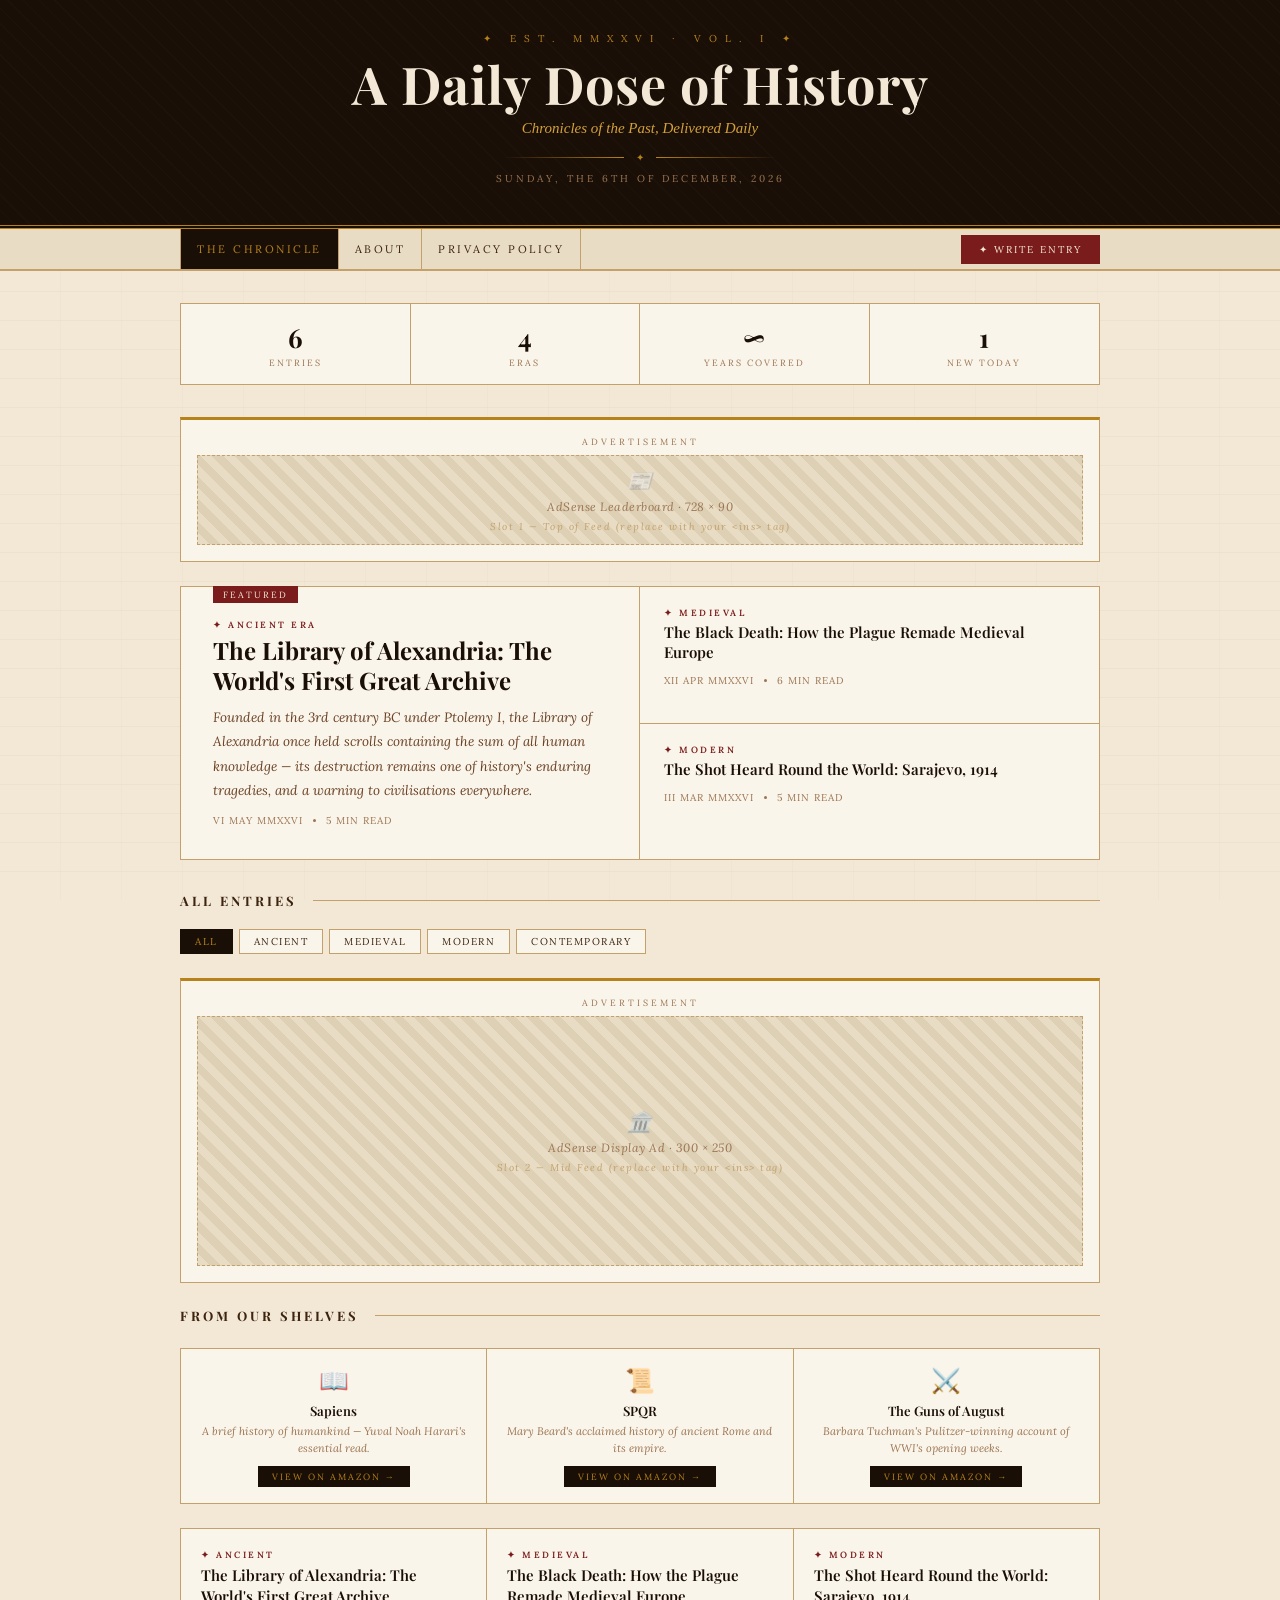
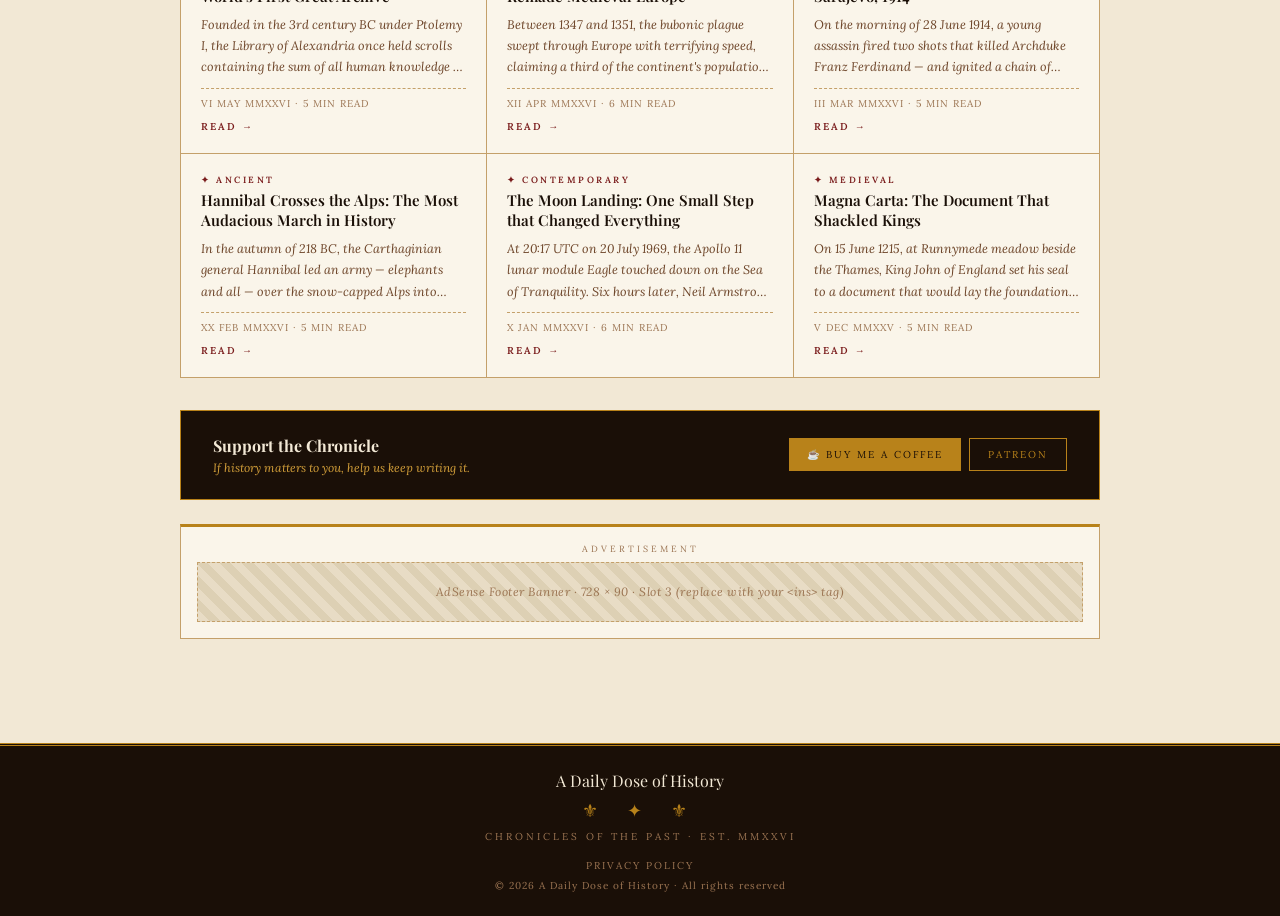
==== index.html @ f7c04f2e "Add files via upload" ====
<!DOCTYPE html>
<html lang="en">
<head>
<meta charset="UTF-8">
<meta name="viewport" content="width=device-width, initial-scale=1.0">
<title>A Daily Dose of History</title>

  <!-- ================================================
    GOOGLE ADSENSE SETUP INSTRUCTIONS
    ================================================
    1. Go to https://adsense.google.com and create an account
    2. Add your website URL and wait for approval (1-2 weeks)
    3. Replace YOUR_PUBLISHER_ID below with your real ID
       (looks like: ca-pub-1234567890123456)
    4. Replace each YOUR_AD_SLOT_ID with your actual slot IDs
       generated inside your AdSense dashboard
    ================================================ -->

  <!-- Google AdSense -->
  <script async src="https://pagead2.googlesyndication.com/pagead/js/adsbygoogle.js?client=ca-pub-6777857056104326"
     crossorigin="anonymous"></script>
<link rel="preconnect" href="https://fonts.googleapis.com">
<link href="https://fonts.googleapis.com/css2?family=Playfair+Display:ital,wght@0,400;0,600;0,700;1,400;1,600&family=IM+Fell+English:ital@0;1&family=Lora:ital,wght@0,400;0,500;1,400&display=swap" rel="stylesheet">
<style>
  *, *::before, *::after { box-sizing: border-box; margin: 0; padding: 0; }

  :root {
    --parchment:    #f2e8d5;
    --parchment-2:  #e8dcc5;
    --parchment-3:  #ddd0b4;
    --ink:          #1a0f07;
    --ink-mid:      #3d2410;
    --ink-light:    #6b4226;
    --sepia:        #9b7452;
    --gold:         #b8821a;
    --gold-light:   #d4a03a;
    --red:          #7a1c1c;
    --cream:        #faf5ea;
    --border:       #c4a06a;
  }

  html { scroll-behavior: smooth; }

  body {
    font-family: 'Lora', Georgia, serif;
    background: var(--parchment);
    color: var(--ink);
    min-height: 100vh;
    position: relative;
  }

  /* Texture overlay */
  body::before {
    content: '';
    position: fixed;
    inset: 0;
    background-image:
      repeating-linear-gradient(0deg, transparent, transparent 28px, rgba(139,100,60,0.04) 28px, rgba(139,100,60,0.04) 29px),
      repeating-linear-gradient(90deg, transparent, transparent 60px, rgba(139,100,60,0.025) 60px, rgba(139,100,60,0.025) 61px);
    pointer-events: none;
    z-index: 0;
  }

  .wrap { position: relative; z-index: 1; max-width: 960px; margin: 0 auto; padding: 0 20px; }

  /* ── MASTHEAD ── */
  .masthead {
    background: var(--ink);
    border-bottom: 4px double var(--gold);
    text-align: center;
    padding: 0;
    position: relative;
    overflow: hidden;
  }

  .masthead::after {
    content: '';
    position: absolute;
    inset: 0;
    background: repeating-linear-gradient(45deg, transparent, transparent 10px, rgba(255,255,255,0.015) 10px, rgba(255,255,255,0.015) 11px);
    pointer-events: none;
  }

  .masthead-inner {
    padding: 2rem 1rem 1.5rem;
    position: relative;
    z-index: 1;
  }

  .masthead-kicker {
    font-family: 'Lora', serif;
    font-size: 10px;
    letter-spacing: 8px;
    text-transform: uppercase;
    color: var(--gold);
    margin-bottom: 10px;
  }

  .masthead-title {
    font-family: 'Playfair Display', serif;
    font-size: clamp(28px, 6vw, 52px);
    font-weight: 700;
    color: var(--parchment);
    line-height: 1.1;
    letter-spacing: 1px;
  }

  .masthead-sub {
    font-family: 'IM Fell English', serif;
    font-style: italic;
    font-size: 15px;
    color: var(--gold-light);
    margin-top: 8px;
  }

  .masthead-rule {
    display: flex;
    align-items: center;
    justify-content: center;
    gap: 12px;
    margin: 14px 0 8px;
    color: var(--gold);
    font-size: 10px;
  }

  .masthead-rule::before, .masthead-rule::after {
    content: '';
    flex: 1;
    max-width: 120px;
    height: 1px;
    background: linear-gradient(to right, transparent, var(--gold));
  }
  .masthead-rule::after { background: linear-gradient(to left, transparent, var(--gold)); }

  .dateline {
    font-size: 10px;
    letter-spacing: 3px;
    text-transform: uppercase;
    color: var(--sepia);
    padding-bottom: 1rem;
  }

  /* ── NAV ── */
  .nav {
    background: var(--parchment-2);
    border-bottom: 2px solid var(--border);
    position: sticky;
    top: 0;
    z-index: 100;
  }

  .nav-inner {
    display: flex;
    align-items: center;
    justify-content: space-between;
    max-width: 960px;
    margin: 0 auto;
    padding: 0 20px;
  }

  .nav-links { display: flex; }

  .nav-link {
    font-family: 'Lora', serif;
    font-size: 11px;
    letter-spacing: 2.5px;
    text-transform: uppercase;
    color: var(--ink-mid);
    text-decoration: none;
    padding: 13px 16px;
    border-right: 1px solid var(--border);
    transition: background 0.2s, color 0.2s;
    cursor: pointer;
    background: none;
    border-top: none;
    border-bottom: none;
    border-left: none;
    font-family: 'Lora', serif;
  }

  .nav-link:first-child { border-left: 1px solid var(--border); }
  .nav-link:hover, .nav-link.active { background: var(--ink); color: var(--gold); }

  .nav-write {
    font-family: 'Lora', serif;
    font-size: 10px;
    letter-spacing: 2px;
    text-transform: uppercase;
    background: var(--red);
    color: var(--parchment);
    border: none;
    padding: 8px 18px;
    cursor: pointer;
    transition: background 0.2s;
  }

  .nav-write:hover { background: #5c1515; }

  /* ── VIEWS ── */
  .view { display: none; animation: fadeIn 0.3s ease; }
  .view.active { display: block; }
  @keyframes fadeIn { from { opacity: 0; transform: translateY(6px); } to { opacity: 1; transform: translateY(0); } }

  /* ── FEED ── */
  .feed { padding: 2rem 0; }

  .featured {
    display: grid;
    grid-template-columns: 1fr 1fr;
    gap: 0;
    margin-bottom: 2rem;
    border: 1px solid var(--border);
    background: var(--cream);
  }

  .featured-main {
    padding: 2rem;
    border-right: 1px solid var(--border);
    position: relative;
  }

  .featured-main::before {
    content: 'Featured';
    position: absolute;
    top: -1px;
    left: 2rem;
    background: var(--red);
    color: var(--parchment);
    font-size: 9px;
    letter-spacing: 2px;
    text-transform: uppercase;
    padding: 3px 10px;
  }

  .featured-aside { display: flex; flex-direction: column; }

  .featured-side-item {
    padding: 1.25rem 1.5rem;
    border-bottom: 1px solid var(--border);
    cursor: pointer;
    transition: background 0.15s;
    flex: 1;
  }

  .featured-side-item:last-child { border-bottom: none; }
  .featured-side-item:hover { background: var(--parchment-2); }

  .era-badge {
    font-size: 9px;
    letter-spacing: 2.5px;
    text-transform: uppercase;
    color: var(--red);
    font-weight: 600;
    margin-bottom: 5px;
  }

  .post-title-main {
    font-family: 'Playfair Display', serif;
    font-size: 24px;
    font-weight: 700;
    color: var(--ink);
    line-height: 1.25;
    margin-bottom: 10px;
    cursor: pointer;
    transition: color 0.15s;
  }

  .post-title-main:hover { color: var(--red); }

  .post-title-sm {
    font-family: 'Playfair Display', serif;
    font-size: 15px;
    font-weight: 600;
    color: var(--ink);
    line-height: 1.3;
    margin-bottom: 5px;
    cursor: pointer;
    transition: color 0.15s;
  }

  .post-title-sm:hover { color: var(--red); }

  .post-excerpt {
    font-size: 13.5px;
    color: var(--ink-light);
    line-height: 1.8;
    font-style: italic;
  }

  .post-meta {
    display: flex;
    align-items: center;
    gap: 10px;
    margin-top: 12px;
    font-size: 10px;
    letter-spacing: 1px;
    text-transform: uppercase;
    color: var(--sepia);
  }

  .post-meta-dot { width: 3px; height: 3px; background: var(--sepia); border-radius: 50%; }

  /* Grid posts */
  .section-head {
    display: flex;
    align-items: center;
    gap: 16px;
    margin: 2rem 0 1.25rem;
  }

  .section-head-title {
    font-family: 'Playfair Display', serif;
    font-size: 13px;
    font-weight: 700;
    letter-spacing: 3px;
    text-transform: uppercase;
    color: var(--ink-mid);
    white-space: nowrap;
  }

  .section-head-line {
    flex: 1;
    height: 1px;
    background: var(--border);
  }

  .posts-grid {
    display: grid;
    grid-template-columns: repeat(3, 1fr);
    gap: 1px;
    background: var(--border);
    border: 1px solid var(--border);
    margin-bottom: 2rem;
  }

  .post-card {
    background: var(--cream);
    padding: 1.25rem;
    cursor: pointer;
    transition: background 0.15s;
  }

  .post-card:hover { background: var(--parchment-2); }

  .post-card .post-title {
    font-family: 'Playfair Display', serif;
    font-size: 15px;
    font-weight: 600;
    line-height: 1.35;
    margin-bottom: 8px;
    color: var(--ink);
    transition: color 0.15s;
  }

  .post-card:hover .post-title { color: var(--red); }

  .post-card .post-excerpt-sm {
    font-size: 12.5px;
    color: var(--ink-light);
    line-height: 1.7;
    font-style: italic;
    display: -webkit-box;
    -webkit-line-clamp: 3;
    -webkit-box-orient: vertical;
    overflow: hidden;
  }

  .read-more {
    font-size: 10px;
    letter-spacing: 2px;
    text-transform: uppercase;
    color: var(--red);
    margin-top: 10px;
    display: block;
    font-weight: 600;
  }

  /* Filter bar */
  .filter-bar {
    display: flex;
    align-items: center;
    gap: 6px;
    margin-bottom: 1rem;
    flex-wrap: wrap;
  }

  .filter-btn {
    font-family: 'Lora', serif;
    font-size: 10px;
    letter-spacing: 1.5px;
    text-transform: uppercase;
    border: 1px solid var(--border);
    background: var(--cream);
    color: var(--ink-mid);
    padding: 5px 14px;
    cursor: pointer;
    transition: all 0.15s;
  }

  .filter-btn:hover, .filter-btn.active {
    background: var(--ink);
    color: var(--gold);
    border-color: var(--ink);
  }

  /* Stats strip */
  .stats-strip {
    display: grid;
    grid-template-columns: repeat(4, 1fr);
    border: 1px solid var(--border);
    background: var(--cream);
    margin-bottom: 2rem;
  }

  .stat {
    text-align: center;
    padding: 1rem;
    border-right: 1px solid var(--border);
  }

  .stat:last-child { border-right: none; }

  .stat-n {
    font-family: 'Playfair Display', serif;
    font-size: 26px;
    font-weight: 700;
    color: var(--ink);
    display: block;
  }

  .stat-l {
    font-size: 9px;
    letter-spacing: 2px;
    text-transform: uppercase;
    color: var(--sepia);
    display: block;
    margin-top: 2px;
  }

  /* ── WRITE ── */
  .write-view { padding: 2rem 0; }

  .write-header {
    text-align: center;
    margin-bottom: 2rem;
    padding-bottom: 1.5rem;
    border-bottom: 1px solid var(--border);
    position: relative;
  }

  .write-header::after {
    content: '✦';
    position: absolute;
    bottom: -10px;
    left: 50%;
    transform: translateX(-50%);
    background: var(--parchment);
    padding: 0 10px;
    color: var(--gold);
    font-size: 14px;
  }

  .write-header h1 {
    font-family: 'Playfair Display', serif;
    font-size: 28px;
    font-weight: 700;
    color: var(--ink);
  }

  .write-header p {
    font-style: italic;
    color: var(--sepia);
    font-size: 13px;
    margin-top: 6px;
  }

  .write-form {
    background: var(--cream);
    border: 1px solid var(--border);
    padding: 2rem;
  }

  .form-row { margin-bottom: 1.5rem; }

  .form-label {
    display: block;
    font-size: 10px;
    letter-spacing: 2.5px;
    text-transform: uppercase;
    color: var(--sepia);
    font-weight: 600;
    margin-bottom: 8px;
  }

  .form-input, .form-select, .form-textarea {
    width: 100%;
    font-family: 'Lora', serif;
    font-size: 14px;
    color: var(--ink);
    background: var(--parchment);
    border: 1px solid var(--border);
    padding: 10px 14px;
    outline: none;
    border-radius: 0;
    transition: border-color 0.2s;
  }

  .form-input:focus, .form-select:focus, .form-textarea:focus {
    border-color: var(--ink);
    box-shadow: 0 0 0 3px rgba(26,15,7,0.06);
  }

  .form-textarea { min-height: 200px; resize: vertical; line-height: 1.8; }

  .form-row-2 { display: grid; grid-template-columns: 1fr 1fr; gap: 1rem; }

  .publish-btn {
    font-family: 'Lora', serif;
    font-size: 11px;
    letter-spacing: 3px;
    text-transform: uppercase;
    background: var(--ink);
    color: var(--gold);
    border: none;
    padding: 14px 36px;
    cursor: pointer;
    transition: background 0.2s;
    margin-top: 0.5rem;
  }

  .publish-btn:hover { background: var(--ink-mid); }

  .success-banner {
    background: var(--ink);
    color: var(--gold);
    font-family: 'IM Fell English', serif;
    font-style: italic;
    font-size: 14px;
    text-align: center;
    padding: 12px;
    margin-top: 1rem;
    display: none;
    letter-spacing: 0.5px;
  }

  /* ── ABOUT ── */
  .about-view { padding: 3rem 0; max-width: 680px; margin: 0 auto; }

  .about-drop { 
    font-family: 'Playfair Display', serif;
    font-size: 72px;
    color: var(--gold);
    float: left;
    line-height: 0.85;
    margin: 4px 12px 0 0;
  }

  .about-lead {
    font-family: 'IM Fell English', serif;
    font-size: 18px;
    line-height: 1.7;
    color: var(--ink);
    margin-bottom: 1.5rem;
  }

  .about-body {
    font-size: 14px;
    line-height: 1.9;
    color: var(--ink-light);
    margin-bottom: 1.5rem;
  }

  .about-quote {
    border-left: 3px solid var(--gold);
    padding: 1rem 1.5rem;
    margin: 2rem 0;
    background: var(--cream);
    font-family: 'IM Fell English', serif;
    font-style: italic;
    font-size: 16px;
    color: var(--ink-mid);
    line-height: 1.7;
  }

  .about-quote cite {
    display: block;
    font-size: 11px;
    letter-spacing: 2px;
    text-transform: uppercase;
    font-style: normal;
    color: var(--sepia);
    margin-top: 8px;
    font-family: 'Lora', serif;
  }

  .eras-grid {
    display: grid;
    grid-template-columns: repeat(2, 1fr);
    gap: 1rem;
    margin-top: 2rem;
  }

  .era-card {
    background: var(--cream);
    border: 1px solid var(--border);
    border-top: 3px solid var(--red);
    padding: 1.25rem;
  }

  .era-card h3 {
    font-family: 'Playfair Display', serif;
    font-size: 16px;
    font-weight: 700;
    color: var(--ink);
    margin-bottom: 6px;
  }

  .era-card p {
    font-size: 12.5px;
    color: var(--ink-light);
    line-height: 1.7;
    font-style: italic;
  }

  /* ── FOOTER ── */
  footer {
    background: var(--ink);
    border-top: 3px double var(--gold);
    padding: 1.5rem 20px;
    text-align: center;
    margin-top: 3rem;
  }

  footer .footer-title {
    font-family: 'Playfair Display', serif;
    font-size: 16px;
    color: var(--parchment);
    margin-bottom: 6px;
  }

  footer .footer-sub {
    font-size: 10px;
    letter-spacing: 3px;
    text-transform: uppercase;
    color: var(--sepia);
  }

  .ornament {
    color: var(--gold);
    font-size: 18px;
    margin: 8px 0;
    display: block;
    letter-spacing: 12px;
  }

  /* ── SINGLE POST VIEW ── */
  .post-view { padding: 2rem 0; }

  .post-view-inner { max-width: 680px; margin: 0 auto; }

  .back-btn {
    font-size: 10px;
    letter-spacing: 2px;
    text-transform: uppercase;
    color: var(--sepia);
    cursor: pointer;
    border: none;
    background: none;
    font-family: 'Lora', serif;
    padding: 0;
    margin-bottom: 1.5rem;
    display: inline-block;
    transition: color 0.15s;
  }

  .back-btn:hover { color: var(--ink); }

  .post-view-era {
    font-size: 10px;
    letter-spacing: 3px;
    text-transform: uppercase;
    color: var(--red);
    font-weight: 600;
    margin-bottom: 10px;
  }

  .post-view-title {
    font-family: 'Playfair Display', serif;
    font-size: 34px;
    font-weight: 700;
    color: var(--ink);
    line-height: 1.2;
    margin-bottom: 12px;
  }

  .post-view-meta {
    font-size: 11px;
    letter-spacing: 1.5px;
    text-transform: uppercase;
    color: var(--sepia);
    border-top: 1px solid var(--border);
    border-bottom: 1px solid var(--border);
    padding: 10px 0;
    margin-bottom: 2rem;
  }

  .post-view-body {
    font-size: 15.5px;
    line-height: 1.9;
    color: var(--ink-mid);
  }

  .post-view-body::first-letter {
    font-family: 'Playfair Display', serif;
    font-size: 56px;
    font-weight: 700;
    float: left;
    line-height: 0.85;
    margin: 5px 10px 0 0;
    color: var(--gold);
  }

  /* ── AD UNITS ── */
  .ad-unit {
    background: var(--cream);
    border: 1px solid var(--border);
    border-top: 3px solid var(--gold);
    padding: 1rem;
    text-align: center;
    margin: 1.5rem 0;
    position: relative;
  }

  .ad-unit-label {
    font-size: 9px;
    letter-spacing: 3px;
    text-transform: uppercase;
    color: var(--sepia);
    margin-bottom: 8px;
    display: block;
  }

  .ad-placeholder {
    background: repeating-linear-gradient(45deg, var(--parchment-2), var(--parchment-2) 8px, var(--parchment-3) 8px, var(--parchment-3) 16px);
    border: 1px dashed var(--border);
    display: flex;
    flex-direction: column;
    align-items: center;
    justify-content: center;
    gap: 6px;
    color: var(--sepia);
    font-size: 12px;
    font-style: italic;
    letter-spacing: 0.5px;
  }

  .ad-placeholder.leaderboard { height: 90px; }
  .ad-placeholder.rectangle { height: 250px; }
  .ad-placeholder.banner { height: 60px; }

  .ad-placeholder .ad-icon { font-size: 20px; opacity: 0.5; }
  .ad-placeholder .ad-size { font-size: 10px; letter-spacing: 1.5px; color: var(--border); }

  .ad-sidebar {
    float: right;
    width: 300px;
    margin: 0 0 1.5rem 1.5rem;
  }

  .affiliate-strip {
    display: grid;
    grid-template-columns: repeat(3, 1fr);
    gap: 1px;
    background: var(--border);
    border: 1px solid var(--border);
    margin: 1.5rem 0;
  }

  .affiliate-card {
    background: var(--cream);
    padding: 1rem;
    text-align: center;
  }

  .affiliate-card .aff-icon { font-size: 24px; display: block; margin-bottom: 6px; }
  .affiliate-card .aff-title { font-family: "Playfair Display", serif; font-size: 13px; font-weight: 600; color: var(--ink); margin-bottom: 4px; }
  .affiliate-card .aff-desc { font-size: 11px; color: var(--sepia); font-style: italic; line-height: 1.5; margin-bottom: 8px; }
  .affiliate-card .aff-btn {
    font-size: 9px;
    letter-spacing: 2px;
    text-transform: uppercase;
    background: var(--ink);
    color: var(--gold);
    border: none;
    padding: 5px 14px;
    cursor: pointer;
    font-family: "Lora", serif;
    transition: background 0.2s;
  }
  .affiliate-card .aff-btn:hover { background: var(--red); }

  .support-banner {
    background: var(--ink);
    border: 1px solid var(--gold);
    padding: 1.5rem 2rem;
    display: flex;
    align-items: center;
    justify-content: space-between;
    gap: 1rem;
    margin: 1.5rem 0;
    flex-wrap: wrap;
  }

  .support-banner .support-text { color: var(--parchment); }
  .support-banner .support-title { font-family: "Playfair Display", serif; font-size: 16px; font-weight: 700; margin-bottom: 4px; }
  .support-banner .support-sub { font-size: 12px; color: var(--gold-light); font-style: italic; }
  .support-banner .support-btns { display: flex; gap: 8px; flex-shrink: 0; }
  .support-btn {
    font-family: "Lora", serif;
    font-size: 10px;
    letter-spacing: 2px;
    text-transform: uppercase;
    padding: 9px 18px;
    border: none;
    cursor: pointer;
    transition: all 0.2s;
  }
  .support-btn.primary { background: var(--gold); color: var(--ink); }
  .support-btn.primary:hover { background: var(--gold-light); }
  .support-btn.secondary { background: transparent; color: var(--gold); border: 1px solid var(--gold); }
  .support-btn.secondary:hover { background: var(--gold); color: var(--ink); }

  @media (max-width: 640px) {
    .ad-sidebar { float: none; width: 100%; margin: 0 0 1rem; }
    .affiliate-strip { grid-template-columns: 1fr; }
    .support-banner { flex-direction: column; text-align: center; }
    .featured { grid-template-columns: 1fr; }
    .featured-main { border-right: none; border-bottom: 1px solid var(--border); }
    .posts-grid { grid-template-columns: 1fr; }
    .form-row-2 { grid-template-columns: 1fr; }
    .stats-strip { grid-template-columns: repeat(2, 1fr); }
    .eras-grid { grid-template-columns: 1fr; }
    .nav-links { flex-wrap: wrap; }
    .post-view-title { font-size: 24px; }
  }
</style>
</head>
<body>

<header class="masthead">
  <div class="masthead-inner">
    <div class="masthead-kicker">✦ Est. MMXXVI · Vol. I ✦</div>
    <h1 class="masthead-title">A Daily Dose of History</h1>
    <div class="masthead-sub">Chronicles of the Past, Delivered Daily</div>
    <div class="masthead-rule">✦</div>
    <div class="dateline" id="dateline"></div>
  </div>
</header>

<nav class="nav">
  <div class="nav-inner">
    <div class="nav-links">
      <button class="nav-link active" onclick="showView('feed')">The Chronicle</button>
      <button class="nav-link" onclick="showView('about')">About</button>
      <a class="nav-link" href="privacy-policy.html" style="text-decoration:none">Privacy Policy</a>
    </div>
    <button class="nav-write" onclick="showView('write')">✦ Write Entry</button>
  </div>
</nav>

<main>

<!-- FEED VIEW -->
<div class="view active" id="view-feed">
<div class="wrap">
<div class="feed">

  <div class="stats-strip">
    <div class="stat"><span class="stat-n" id="count-total">6</span><span class="stat-l">Entries</span></div>
    <div class="stat"><span class="stat-n">4</span><span class="stat-l">Eras</span></div>
    <div class="stat"><span class="stat-n">∞</span><span class="stat-l">Years Covered</span></div>
    <div class="stat"><span class="stat-n">1</span><span class="stat-l">New Today</span></div>
  </div>

  <!-- ══ AD UNIT 1: Leaderboard (728×90) ══
       Once AdSense approves your site, replace the placeholder below with your real <ins> tag.
       AdSense dashboard → Ads → By ad unit → Create new → Display ads → Leaderboard (728×90) -->
  <div class="ad-unit">
    <span class="ad-unit-label">Advertisement</span>
    <!-- PASTE YOUR ADSENSE LEADERBOARD CODE HERE:
    <ins class="adsbygoogle"
      style="display:inline-block;width:728px;height:90px"
      data-ad-client="ca-pub-6777857056104326"
      data-ad-slot="YOUR_SLOT_ID_1"></ins>
    <script>(adsbygoogle = window.adsbygoogle || []).push({});</script>
    -->
    <div class="ad-placeholder leaderboard">
      <span class="ad-icon">📰</span>
      <span>AdSense Leaderboard · 728 × 90</span>
      <span class="ad-size">Slot 1 — Top of Feed (replace with your &lt;ins&gt; tag)</span>
    </div>
  </div>

  <!-- Featured -->
  <div class="featured" id="featured-block">
    <div class="featured-main">
      <div class="era-badge" id="feat-era">Ancient Era</div>
      <div class="post-title-main" id="feat-title" onclick="openPost(0)">The Library of Alexandria: The World's First Great Archive</div>
      <div class="post-excerpt" id="feat-excerpt">Founded in the 3rd century BC under Ptolemy I, the Library of Alexandria once held scrolls containing the sum of all human knowledge — its destruction remains one of history's enduring tragedies, and a warning to civilisations everywhere.</div>
      <div class="post-meta" id="feat-meta">
        <span>VI May MMXXVI</span>
        <span class="post-meta-dot"></span>
        <span>5 min read</span>
      </div>
    </div>
    <div class="featured-aside" id="featured-aside"></div>
  </div>

  <!-- All entries -->
  <div class="section-head">
    <span class="section-head-title">All Entries</span>
    <div class="section-head-line"></div>
  </div>

  <div class="filter-bar">
    <button class="filter-btn active" onclick="filterPosts('All',this)">All</button>
    <button class="filter-btn" onclick="filterPosts('Ancient',this)">Ancient</button>
    <button class="filter-btn" onclick="filterPosts('Medieval',this)">Medieval</button>
    <button class="filter-btn" onclick="filterPosts('Modern',this)">Modern</button>
    <button class="filter-btn" onclick="filterPosts('Contemporary',this)">Contemporary</button>
  </div>


  <!-- ══ AD UNIT 2: Medium Rectangle (300×250) + Affiliate Books ══
       Best placed mid-page. High CTR on desktop. -->
  <div class="ad-unit">
    <span class="ad-unit-label">Advertisement</span>
    <!-- PASTE YOUR ADSENSE RECTANGLE CODE HERE:
    <ins class="adsbygoogle"
      style="display:block"
      data-ad-client="ca-pub-6777857056104326"
      data-ad-slot="YOUR_SLOT_ID_2"
      data-ad-format="auto"
      data-full-width-responsive="true"></ins>
    <script>(adsbygoogle = window.adsbygoogle || []).push({});</script>
    -->
    <div class="ad-placeholder rectangle">
      <span class="ad-icon">🏛️</span>
      <span>AdSense Display Ad · 300 × 250</span>
      <span class="ad-size">Slot 2 — Mid Feed (replace with your &lt;ins&gt; tag)</span>
    </div>
  </div>

  <!-- ══ AFFILIATE SECTION: Amazon History Books ══
       Sign up at https://affiliate-program.amazon.com
       Replace # links below with your actual affiliate URLs (tag=YOUR-TAG-20) -->
  <div class="section-head" style="margin-top:0">
    <span class="section-head-title">From Our Shelves</span>
    <div class="section-head-line"></div>
  </div>
  <div class="affiliate-strip">
    <div class="affiliate-card">
      <span class="aff-icon">📖</span>
      <div class="aff-title">Sapiens</div>
      <div class="aff-desc">A brief history of humankind — Yuval Noah Harari's essential read.</div>
      <!-- Replace # with: https://www.amazon.com/dp/0062316095?tag=YOUR-TAG-20 -->
      <button class="aff-btn" onclick="window.open('#','_blank')">View on Amazon →</button>
    </div>
    <div class="affiliate-card">
      <span class="aff-icon">📜</span>
      <div class="aff-title">SPQR</div>
      <div class="aff-desc">Mary Beard's acclaimed history of ancient Rome and its empire.</div>
      <!-- Replace # with: https://www.amazon.com/dp/0871404133?tag=YOUR-TAG-20 -->
      <button class="aff-btn" onclick="window.open('#','_blank')">View on Amazon →</button>
    </div>
    <div class="affiliate-card">
      <span class="aff-icon">⚔️</span>
      <div class="aff-title">The Guns of August</div>
      <div class="aff-desc">Barbara Tuchman's Pulitzer-winning account of WWI's opening weeks.</div>
      <!-- Replace # with: https://www.amazon.com/dp/0345476093?tag=YOUR-TAG-20 -->
      <button class="aff-btn" onclick="window.open('#','_blank')">View on Amazon →</button>
    </div>
  </div>

  <div class="posts-grid" id="posts-grid"></div>


  <!-- ══ READER SUPPORT BANNER ══
       Link "Buy Me a Coffee" button to: https://buymeacoffee.com/YOUR_USERNAME
       Link "Patreon" button to: https://patreon.com/YOUR_PAGE -->
  <div class="support-banner">
    <div class="support-text">
      <div class="support-title">Support the Chronicle</div>
      <div class="support-sub">If history matters to you, help us keep writing it.</div>
    </div>
    <div class="support-btns">
      <!-- Replace # with your Buy Me a Coffee or Ko-fi link -->
      <button class="support-btn primary" onclick="window.open('#','_blank')">☕ Buy Me a Coffee</button>
      <!-- Replace # with your Patreon link -->
      <button class="support-btn secondary" onclick="window.open('#','_blank')">Patreon</button>
    </div>
  </div>

  <!-- ══ AD UNIT 3: Footer Banner (728×90) ══ -->
  <div class="ad-unit">
    <span class="ad-unit-label">Advertisement</span>
    <!-- PASTE YOUR ADSENSE FOOTER BANNER CODE HERE:
    <ins class="adsbygoogle"
      style="display:inline-block;width:728px;height:90px"
      data-ad-client="ca-pub-6777857056104326"
      data-ad-slot="YOUR_SLOT_ID_3"></ins>
    <script>(adsbygoogle = window.adsbygoogle || []).push({});</script>
    -->
    <div class="ad-placeholder banner">
      <span>AdSense Footer Banner · 728 × 90 · Slot 3 (replace with your &lt;ins&gt; tag)</span>
    </div>
  </div>

</div>
</div>
</div>

<!-- WRITE VIEW -->
<div class="view" id="view-write">
<div class="wrap">
<div class="write-view">
  <div class="write-header">
    <h1>New Chronicle Entry</h1>
    <p>Inscribe your account of history for posterity</p>
  </div>
  <div class="write-form">
    <div class="form-row-2">
      <div class="form-row" style="margin:0">
        <label class="form-label">Entry Title</label>
        <input class="form-input" id="inp-title" placeholder="e.g. The Fall of Constantinople, 1453" />
      </div>
      <div class="form-row" style="margin:0">
        <label class="form-label">Historical Era</label>
        <select class="form-select" id="inp-era">
          <option>Ancient</option>
          <option>Medieval</option>
          <option>Modern</option>
          <option>Contemporary</option>
        </select>
      </div>
    </div>
    <div class="form-row" style="margin-top:1.5rem">
      <label class="form-label">Your Account of Events</label>
      <textarea class="form-textarea" id="inp-body" placeholder="Begin your chronicle here. Recount the events, figures, and significance of this moment in history..."></textarea>
    </div>
    <div class="form-row">
      <label class="form-label">Author Name (optional)</label>
      <input class="form-input" id="inp-author" placeholder="Anonymous Chronicler" />
    </div>
    <button class="publish-btn" onclick="publishPost()">✦ Publish to the Chronicle</button>
    <div class="success-banner" id="success-banner">Your entry has been inscribed. The chronicle grows richer.</div>
  </div>
</div>
</div>
</div>

<!-- ABOUT VIEW -->
<div class="view" id="view-about">
<div class="wrap">
<div class="about-view">
  <p class="about-lead"><span class="about-drop">H</span>istory is not a collection of dates and names — it is the living record of humanity itself, a testament to our triumphs and follies, written in the ink of time.</p>

  <p class="about-body">Welcome to <em>A Daily Dose of History</em>, a blogging channel dedicated to illuminating the moments, figures, and turning points that have shaped the world we inhabit. Each entry is a carefully crafted journey into another era — from the ancient fires of early civilization, through the tumultuous medieval courts of Europe and the East, to the revolutions and upheavals that forged the modern world.</p>

  <p class="about-body">We believe that history is not merely the past. It is the foundation upon which every future is built. To understand where we are, we must first understand where we have been — and why.</p>

  <div class="about-quote">
    Those who cannot remember the past are condemned to repeat it.
    <cite>— George Santayana, The Life of Reason, 1905</cite>
  </div>

  <div class="section-head">
    <span class="section-head-title">Our Eras</span>
    <div class="section-head-line"></div>
  </div>

  <div class="eras-grid">
    <div class="era-card">
      <h3>Ancient Era</h3>
      <p>From the dawn of civilization to the fall of Rome — Egypt, Greece, Mesopotamia, and the first empires of mankind.</p>
    </div>
    <div class="era-card">
      <h3>Medieval Era</h3>
      <p>Kingdoms and crusades, plagues and cathedrals — the thousand years between antiquity and the Renaissance.</p>
    </div>
    <div class="era-card">
      <h3>Modern Era</h3>
      <p>The age of exploration, revolution, industrialization, and the world wars that remade the map of civilization.</p>
    </div>
    <div class="era-card">
      <h3>Contemporary</h3>
      <p>The recent past that continues to shape our present — from the Cold War to the digital revolution and beyond.</p>
    </div>
  </div>
</div>
</div>
</div>

<!-- SINGLE POST VIEW -->
<div class="view" id="view-post">
<div class="wrap">
<div class="post-view">
  <div class="post-view-inner">
    <button class="back-btn" onclick="showView('feed')">← Back to the Chronicle</button>
    <div class="post-view-era" id="pv-era"></div>
    <h1 class="post-view-title" id="pv-title"></h1>
    <div class="post-view-meta" id="pv-meta"></div>
    <div class="ad-unit" id="pv-ad" style="margin-bottom:1.5rem">
      <span class="ad-unit-label">Advertisement</span>
      <!-- PASTE YOUR IN-ARTICLE ADSENSE CODE HERE:
      <ins class="adsbygoogle"
        style="display:block; text-align:center;"
        data-ad-layout="in-article"
        data-ad-format="fluid"
        data-ad-client="ca-pub-6777857056104326"
        data-ad-slot="YOUR_SLOT_ID_4"></ins>
      <script>(adsbygoogle = window.adsbygoogle || []).push({});</script>
      -->
      <div class="ad-placeholder banner">
        <span>AdSense In-Article Ad · Slot 4 (replace with your &lt;ins&gt; tag)</span>
      </div>
    </div>
    <div class="post-view-body" id="pv-body"></div>
  </div>
</div>
</div>
</div>

</main>

<footer>
  <div class="footer-title">A Daily Dose of History</div>
  <span class="ornament">⚜ ✦ ⚜</span>
  <div class="footer-sub">Chronicles of the Past · Est. MMXXVI</div>
  <div style="margin-top:10px"><a href="privacy-policy.html" style="font-size:10px;letter-spacing:2px;text-transform:uppercase;color:var(--sepia);text-decoration:none;">Privacy Policy</a></div>
  <div style="font-size:10px;color:var(--sepia);margin-top:6px;letter-spacing:1px;">© 2026 A Daily Dose of History · All rights reserved</div>
</footer>

<script>
const posts = [
  {
    era: 'Ancient',
    title: 'The Library of Alexandria: The World\'s First Great Archive',
    excerpt: 'Founded in the 3rd century BC under Ptolemy I, the Library of Alexandria once held scrolls containing the sum of all human knowledge — its destruction remains one of history\'s enduring tragedies, and a warning to civilisations everywhere.',
    body: 'Founded in the 3rd century BC under the patronage of Ptolemy I Soter, the Library of Alexandria stood as the crowning intellectual achievement of the ancient world. At its height, it was said to contain between 400,000 and 700,000 scrolls, encompassing the accumulated knowledge of Egypt, Greece, Babylonia, India, and Persia.\n\nThe library was not merely a repository of texts, but a living institution of scholarship. The Museum — a precursor to what we now call a university — was attached to it, and the greatest minds of antiquity walked its colonnaded halls: Euclid, Archimedes, Eratosthenes (who famously calculated the circumference of the Earth with remarkable accuracy), and Hypatia, one of the ancient world\'s foremost mathematicians.\n\nThe destruction of the library did not occur in a single dramatic conflagration, as legend often suggests, but across centuries of neglect, political upheaval, and deliberate destruction. Julius Caesar\'s fire in 48 BC, the edict of Theophilus in 391 AD, and the Arab conquest of 642 AD all contributed to its gradual dissolution. What was lost can never be fully known — but it haunts us still.',
    date: 'VI May MMXXVI',
    readTime: '5 min read',
    author: 'The Chronicler'
  },
  {
    era: 'Medieval',
    title: 'The Black Death: How the Plague Remade Medieval Europe',
    excerpt: 'Between 1347 and 1351, the bubonic plague swept through Europe with terrifying speed, claiming a third of the continent\'s population and forever altering its social, religious, and economic fabric.',
    body: 'The Black Death arrived in Europe through the port of Messina, Sicily, in October 1347, carried aboard twelve Genoese trading ships returning from the Black Sea. What met the dockworkers was a horror: most sailors were dead, and those still alive were covered in black, oozing boils the size of eggs. The ships were ordered out of the harbour — but it was already too late.\n\nWithin five years, the plague had swept across the continent from Sicily to Scandinavia, killing between 30 and 60 percent of Europe\'s population. Entire villages were wiped out. In some cities, gravediggers could not keep pace with the dead. The streets of Florence, Paris, and London were silent save for the rumble of death-carts.\n\nThe psychological and social consequences were as devastating as the mortality. The Church, unable to explain or prevent the catastrophe, lost much of its moral authority — a loss that would plant seeds of the Reformation two centuries later. Labour shortages empowered the surviving peasant class, accelerating the end of feudalism. Art turned dark and preoccupied with death; the Danse Macabre became a defining motif of the age.',
    date: 'XII Apr MMXXVI',
    readTime: '6 min read',
    author: 'The Chronicler'
  },
  {
    era: 'Modern',
    title: 'The Shot Heard Round the World: Sarajevo, 1914',
    excerpt: 'On the morning of 28 June 1914, a young assassin fired two shots that killed Archduke Franz Ferdinand — and ignited a chain of events that drew the world into the most devastating war it had ever seen.',
    body: 'The morning of 28 June 1914 began with an assassination attempt that failed. A conspirator threw a bomb at the Archduke Franz Ferdinand\'s motorcade; it bounced off the car and exploded under the following vehicle, injuring several members of his entourage. The Archduke arrived safely at City Hall, furious and shaken, and delivered his speech.\n\nOn the return journey, in a moment of fatal confusion, the lead car took a wrong turn. The driver stopped to reverse — directly in front of a delicatessen where nineteen-year-old Gavrilo Princip had gone to buy a sandwich, despairing that the assassination had failed. Princip could not believe his luck. He stepped forward, raised his pistol, and fired twice. Franz Ferdinand and his wife Sophie were dead within the hour.\n\nThe consequences unfolded with terrible logic. Austria-Hungary issued an ultimatum to Serbia. Russia mobilised in Serbia\'s defence. Germany declared war on Russia, then France. Britain entered when Germany violated Belgian neutrality. Within six weeks, the continent was ablaze. The war that followed would kill 20 million people and redraw the map of the world.',
    date: 'III Mar MMXXVI',
    readTime: '5 min read',
    author: 'The Chronicler'
  },
  {
    era: 'Ancient',
    title: 'Hannibal Crosses the Alps: The Most Audacious March in History',
    excerpt: 'In the autumn of 218 BC, the Carthaginian general Hannibal led an army — elephants and all — over the snow-capped Alps into Italy, beginning one of antiquity\'s most extraordinary military campaigns.',
    body: 'No general in history has attempted a manoeuvre quite as audacious as Hannibal Barca\'s crossing of the Alps in 218 BC. Setting out from Hispania with approximately 100,000 infantry, 12,000 cavalry, and 37 war elephants, Hannibal chose to strike at Rome not by sea but by marching through Gaul and over the most formidable mountain range in Europe.\n\nThe crossing took fifteen days of unrelenting hardship. Avalanches buried entire columns of men. Narrow mountain paths gave way, sending soldiers and animals tumbling into gorges. Hostile Gallic tribes attacked from above. The cold was brutal. By the time Hannibal descended into Italy, he had lost nearly half his army and all but a handful of his elephants.\n\nAnd yet what followed was military genius of the highest order. At Trebia, at Lake Trasimene, and most devastatingly at Cannae in 216 BC, Hannibal destroyed Roman army after Roman army. At Cannae, he encircled and annihilated approximately 70,000 Roman soldiers in a single afternoon — a feat of tactical brilliance that is still studied in military academies today.',
    date: 'XX Feb MMXXVI',
    readTime: '5 min read',
    author: 'The Chronicler'
  },
  {
    era: 'Contemporary',
    title: 'The Moon Landing: One Small Step that Changed Everything',
    excerpt: 'At 20:17 UTC on 20 July 1969, the Apollo 11 lunar module Eagle touched down on the Sea of Tranquility. Six hours later, Neil Armstrong became the first human being to walk on the surface of another world.',
    body: 'Of all the achievements of the twentieth century, perhaps none so perfectly captures humanity\'s capacity for both ambition and cooperation as the Apollo 11 moon landing. Eight years after President Kennedy\'s audacious challenge to reach the Moon before the decade was out, and in the midst of a Cold War that threatened civilisation itself, America delivered.\n\nThe statistics remain staggering. The Saturn V rocket that launched Apollo 11 stood 111 metres tall and generated 34 million newtons of thrust — more than the combined power of 85 Hoover Dams. Some 400,000 engineers, scientists, and technicians contributed to the programme. The onboard computer that guided the mission had less processing power than a modern pocket calculator.\n\nWhen Neil Armstrong placed his boot on the lunar regolith and spoke those carefully chosen words — "That\'s one small step for man, one giant leap for mankind" — an estimated 600 million people around the world watched on television. For a single moment, the Cold War, the Vietnam War, and the upheavals of 1968 receded. Humanity had left its home planet. Nothing would ever quite look the same again.',
    date: 'X Jan MMXXVI',
    readTime: '6 min read',
    author: 'The Chronicler'
  },
  {
    era: 'Medieval',
    title: 'Magna Carta: The Document That Shackled Kings',
    excerpt: 'On 15 June 1215, at Runnymede meadow beside the Thames, King John of England set his seal to a document that would lay the foundations of constitutional government — though neither he nor his barons could have guessed its legacy.',
    body: 'King John of England was, by most accounts, a thoroughly unpleasant man. Cruel, untrustworthy, financially rapacious, and militarily incompetent, he had managed to lose Normandy to France, alienate the Church, and drive his own barons to the point of rebellion — all within the space of a few years. By the spring of 1215, the barons had had enough. They marched on London, and the city opened its gates to them.\n\nFaced with the loss of his kingdom, John had little choice but to negotiate. On 15 June 1215, at Runnymede — a water-meadow between Windsor and Staines — he sealed the Magna Carta, or Great Charter. Its 63 clauses addressed the immediate grievances of the barons: illegal imprisonment, excessive taxation, the right to a fair trial. Most were specific and technical. Some were forgotten within a generation.\n\nBut three clauses endured and transformed the world. The principle that no free man could be imprisoned without lawful judgement; that justice could not be sold or denied; and that the king was subject to the law — these ideas, planted in 1215, would flower into English common law, the American Constitution, and the Universal Declaration of Human Rights.',
    date: 'V Dec MMXXV',
    readTime: '5 min read',
    author: 'The Chronicler'
  }
];

let currentFilter = 'All';

function setDateline() {
  const d = new Date();
  const months = ['January','February','March','April','May','June','July','August','September','October','November','December'];
  const days = ['Sunday','Monday','Tuesday','Wednesday','Thursday','Friday','Saturday'];
  document.getElementById('dateline').textContent =
    days[d.getDay()] + ', the ' + ordinal(d.getDate()) + ' of ' + months[d.getMonth()] + ', ' + d.getFullYear();
}

function ordinal(n) {
  const s = ['th','st','nd','rd'], v = n % 100;
  return n + (s[(v-20)%10] || s[v] || s[0]);
}

function showView(name) {
  document.querySelectorAll('.view').forEach(v => v.classList.remove('active'));
  document.querySelectorAll('.nav-link').forEach(b => b.classList.remove('active'));
  document.getElementById('view-' + name).classList.add('active');
  const map = { feed: 0, about: 1 };
  const links = document.querySelectorAll('.nav-link');
  if (map[name] !== undefined) links[map[name]].classList.add('active');
  window.scrollTo({ top: 0, behavior: 'smooth' });
}

function filterPosts(era, btn) {
  currentFilter = era;
  document.querySelectorAll('.filter-btn').forEach(b => b.classList.remove('active'));
  if (btn) btn.classList.add('active');
  renderGrid();
}

function renderFeatured() {
  if (!posts.length) return;
  const p = posts[0];
  document.getElementById('feat-era').textContent = '✦ ' + p.era + ' Era';
  document.getElementById('feat-title').textContent = p.title;
  document.getElementById('feat-title').onclick = () => openPost(0);
  document.getElementById('feat-excerpt').textContent = p.excerpt;
  document.getElementById('feat-meta').innerHTML = '<span>' + p.date + '</span><span class="post-meta-dot"></span><span>' + p.readTime + '</span>';

  const aside = document.getElementById('featured-aside');
  aside.innerHTML = posts.slice(1, 3).map((p, i) => `
    <div class="featured-side-item" onclick="openPost(${i+1})">
      <div class="era-badge">✦ ${p.era}</div>
      <div class="post-title-sm">${p.title}</div>
      <div class="post-meta"><span>${p.date}</span><span class="post-meta-dot"></span><span>${p.readTime}</span></div>
    </div>
  `).join('');
}

function renderGrid() {
  const filtered = currentFilter === 'All' ? posts : posts.filter(p => p.era === currentFilter);
  const grid = document.getElementById('posts-grid');
  document.getElementById('count-total').textContent = posts.length;

  if (!filtered.length) {
    grid.innerHTML = '<div style="padding:2rem; text-align:center; color:var(--sepia); font-style:italic; background:var(--cream);">No entries found for this era yet.</div>';
    return;
  }

  grid.innerHTML = filtered.map((p, i) => {
    const idx = posts.indexOf(p);
    return `
      <div class="post-card" onclick="openPost(${idx})">
        <div class="era-badge">✦ ${p.era}</div>
        <div class="post-title">${p.title}</div>
        <div class="post-excerpt-sm">${p.excerpt}</div>
        <div class="post-meta" style="margin-top:10px; font-size:10px; color:var(--sepia); letter-spacing:1px; text-transform:uppercase; border-top:1px dashed var(--border); padding-top:8px;">
          ${p.date} · ${p.readTime}
        </div>
        <span class="read-more">Read →</span>
      </div>
    `;
  }).join('');
}

function openPost(idx) {
  const p = posts[idx];
  document.getElementById('pv-era').textContent = '✦ ' + p.era + ' Era';
  document.getElementById('pv-title').textContent = p.title;
  document.getElementById('pv-meta').innerHTML = p.date + ' &nbsp;·&nbsp; ' + p.readTime + ' &nbsp;·&nbsp; By ' + (p.author || 'Anonymous');
  document.getElementById('pv-body').innerHTML = p.body.split('\n\n').map(para => `<p style="margin-bottom:1.25rem">${para}</p>`).join('');
  showView('post');
}

function publishPost() {
  const title = document.getElementById('inp-title').value.trim();
  const era = document.getElementById('inp-era').value;
  const body = document.getElementById('inp-body').value.trim();
  const author = document.getElementById('inp-author').value.trim() || 'Anonymous Chronicler';

  if (!title || !body) { alert('Please fill in the title and the body of your entry.'); return; }

  const d = new Date();
  const months = ['Jan','Feb','Mar','Apr','May','Jun','Jul','Aug','Sep','Oct','Nov','Dec'];
  const words = body.split(/\s+/).length;
  const readTime = Math.max(1, Math.round(words / 200)) + ' min read';

  posts.unshift({
    era, title,
    excerpt: body.replace(/\n/g,' ').substring(0, 200) + (body.length > 200 ? '...' : ''),
    body,
    date: d.getDate() + ' ' + months[d.getMonth()] + ' ' + d.getFullYear(),
    readTime, author
  });

  document.getElementById('inp-title').value = '';
  document.getElementById('inp-body').value = '';
  document.getElementById('inp-author').value = '';

  const banner = document.getElementById('success-banner');
  banner.style.display = 'block';
  setTimeout(() => { banner.style.display = 'none'; }, 4000);

  currentFilter = 'All';
  document.querySelectorAll('.filter-btn').forEach((b,i) => b.classList.toggle('active', i===0));
  renderFeatured();
  renderGrid();
  showView('feed');
}

setDateline();
renderFeatured();
renderGrid();
</script>
</body>
</html>
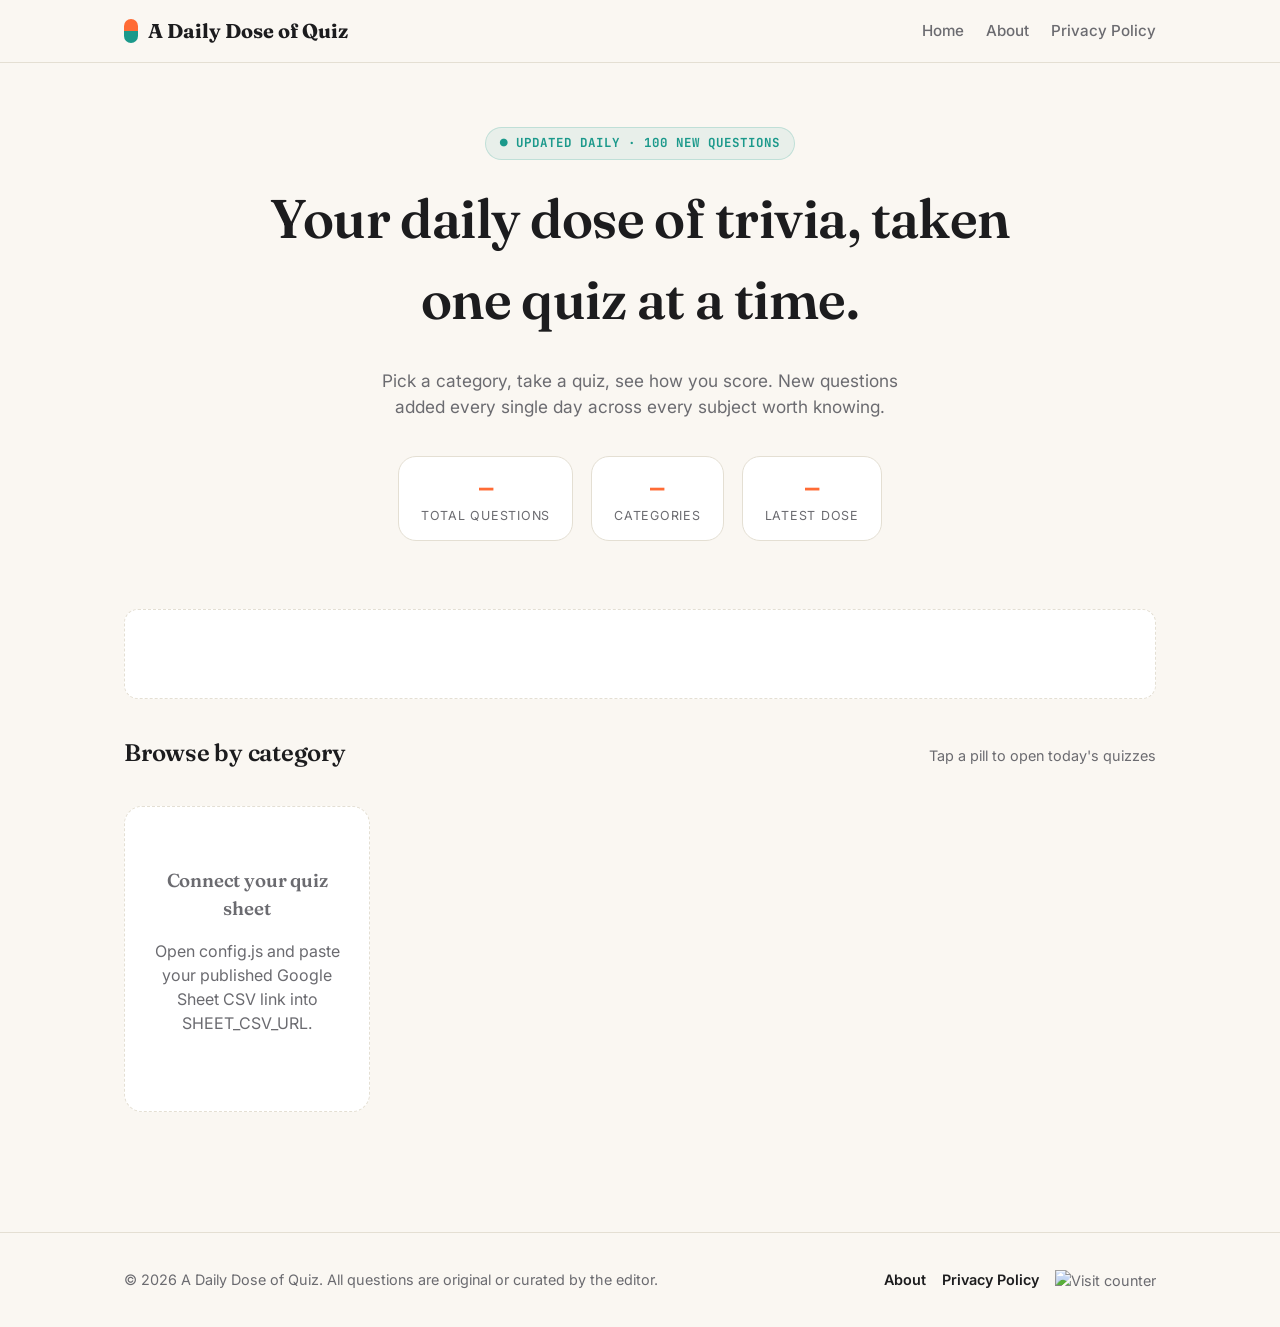
==== commit 97be6fec: "Add files via upload" ====
--- a/index.html
+++ b/index.html
@@ -3,1327 +3,72 @@
 <head>
 <meta charset="UTF-8">
 <meta name="viewport" content="width=device-width, initial-scale=1.0">
-<title>A Daily Dose of History</title>
+<title>A Daily Dose of Quiz — Free Daily MCQ Quizzes</title>
+<meta name="description" content="A fresh dose of 100 multiple-choice quiz questions every day, across History, Science, Sports, Bollywood and more.">
+<link rel="stylesheet" href="style.css">
 
-  <!-- ================================================
-    GOOGLE ADSENSE SETUP INSTRUCTIONS
-    ================================================
-    1. Go to https://adsense.google.com and create an account
-    2. Add your website URL and wait for approval (1-2 weeks)
-    3. Replace YOUR_PUBLISHER_ID below with your real ID
-       (looks like: ca-pub-1234567890123456)
-    4. Replace each YOUR_AD_SLOT_ID with your actual slot IDs
-       generated inside your AdSense dashboard
-    ================================================ -->
+<!-- Google AdSense: replace ca-pub-XXXXXXXXXXXXXXXX with your own Publisher ID once approved -->
+<script async src="https://pagead2.googlesyndication.com/pagead/js/adsbygoogle.js?client=ca-pub-XXXXXXXXXXXXXXXX" crossorigin="anonymous"></script>
+</head>
+<body data-page="home">
 
-  <!-- Google AdSense -->
-  <script async src="https://pagead2.googlesyndication.com/pagead/js/adsbygoogle.js?client=ca-pub-6777857056104326"
-     crossorigin="anonymous"></script>
-<link rel="preconnect" href="https://fonts.googleapis.com">
-<link href="https://fonts.googleapis.com/css2?family=Playfair+Display:ital,wght@0,400;0,600;0,700;1,400;1,600&family=IM+Fell+English:ital@0;1&family=Lora:ital,wght@0,400;0,500;1,400&display=swap" rel="stylesheet">
-<style>
-  *, *::before, *::after { box-sizing: border-box; margin: 0; padding: 0; }
-
-  :root {
-    --parchment:    #f2e8d5;
-    --parchment-2:  #e8dcc5;
-    --parchment-3:  #ddd0b4;
-    --ink:          #1a0f07;
-    --ink-mid:      #3d2410;
-    --ink-light:    #6b4226;
-    --sepia:        #9b7452;
-    --gold:         #b8821a;
-    --gold-light:   #d4a03a;
-    --red:          #7a1c1c;
-    --cream:        #faf5ea;
-    --border:       #c4a06a;
-  }
-
-  html { scroll-behavior: smooth; }
-
-  body {
-    font-family: 'Lora', Georgia, serif;
-    background: var(--parchment);
-    color: var(--ink);
-    min-height: 100vh;
-    position: relative;
-  }
-
-  /* Texture overlay */
-  body::before {
-    content: '';
-    position: fixed;
-    inset: 0;
-    background-image:
-      repeating-linear-gradient(0deg, transparent, transparent 28px, rgba(139,100,60,0.04) 28px, rgba(139,100,60,0.04) 29px),
-      repeating-linear-gradient(90deg, transparent, transparent 60px, rgba(139,100,60,0.025) 60px, rgba(139,100,60,0.025) 61px);
-    pointer-events: none;
-    z-index: 0;
-  }
-
-  .wrap { position: relative; z-index: 1; max-width: 960px; margin: 0 auto; padding: 0 20px; }
-
-  /* ── MASTHEAD ── */
-  .masthead {
-    background: var(--ink);
-    border-bottom: 4px double var(--gold);
-    text-align: center;
-    padding: 0;
-    position: relative;
-    overflow: hidden;
-  }
-
-  .masthead::after {
-    content: '';
-    position: absolute;
-    inset: 0;
-    background: repeating-linear-gradient(45deg, transparent, transparent 10px, rgba(255,255,255,0.015) 10px, rgba(255,255,255,0.015) 11px);
-    pointer-events: none;
-  }
-
-  .masthead-inner {
-    padding: 2rem 1rem 1.5rem;
-    position: relative;
-    z-index: 1;
-  }
-
-  .masthead-kicker {
-    font-family: 'Lora', serif;
-    font-size: 10px;
-    letter-spacing: 8px;
-    text-transform: uppercase;
-    color: var(--gold);
-    margin-bottom: 10px;
-  }
-
-  .masthead-title {
-    font-family: 'Playfair Display', serif;
-    font-size: clamp(28px, 6vw, 52px);
-    font-weight: 700;
-    color: var(--parchment);
-    line-height: 1.1;
-    letter-spacing: 1px;
-  }
-
-  .masthead-sub {
-    font-family: 'IM Fell English', serif;
-    font-style: italic;
-    font-size: 15px;
-    color: var(--gold-light);
-    margin-top: 8px;
-  }
-
-  .masthead-rule {
-    display: flex;
-    align-items: center;
-    justify-content: center;
-    gap: 12px;
-    margin: 14px 0 8px;
-    color: var(--gold);
-    font-size: 10px;
-  }
-
-  .masthead-rule::before, .masthead-rule::after {
-    content: '';
-    flex: 1;
-    max-width: 120px;
-    height: 1px;
-    background: linear-gradient(to right, transparent, var(--gold));
-  }
-  .masthead-rule::after { background: linear-gradient(to left, transparent, var(--gold)); }
-
-  .dateline {
-    font-size: 10px;
-    letter-spacing: 3px;
-    text-transform: uppercase;
-    color: var(--sepia);
-    padding-bottom: 1rem;
-  }
-
-  /* ── NAV ── */
-  .nav {
-    background: var(--parchment-2);
-    border-bottom: 2px solid var(--border);
-    position: sticky;
-    top: 0;
-    z-index: 100;
-  }
-
-  .nav-inner {
-    display: flex;
-    align-items: center;
-    justify-content: space-between;
-    max-width: 960px;
-    margin: 0 auto;
-    padding: 0 20px;
-  }
-
-  .nav-links { display: flex; }
-
-  .nav-link {
-    font-family: 'Lora', serif;
-    font-size: 11px;
-    letter-spacing: 2.5px;
-    text-transform: uppercase;
-    color: var(--ink-mid);
-    text-decoration: none;
-    padding: 13px 16px;
-    border-right: 1px solid var(--border);
-    transition: background 0.2s, color 0.2s;
-    cursor: pointer;
-    background: none;
-    border-top: none;
-    border-bottom: none;
-    border-left: none;
-    font-family: 'Lora', serif;
-  }
-
-  .nav-link:first-child { border-left: 1px solid var(--border); }
-  .nav-link:hover, .nav-link.active { background: var(--ink); color: var(--gold); }
-
-  .nav-write {
-    font-family: 'Lora', serif;
-    font-size: 10px;
-    letter-spacing: 2px;
-    text-transform: uppercase;
-    background: var(--red);
-    color: var(--parchment);
-    border: none;
-    padding: 8px 18px;
-    cursor: pointer;
-    transition: background 0.2s;
-  }
-
-  .nav-write:hover { background: #5c1515; }
-
-  /* ── VIEWS ── */
-  .view { display: none; animation: fadeIn 0.3s ease; }
-  .view.active { display: block; }
-  @keyframes fadeIn { from { opacity: 0; transform: translateY(6px); } to { opacity: 1; transform: translateY(0); } }
-
-  /* ── FEED ── */
-  .feed { padding: 2rem 0; }
-
-  .featured {
-    display: grid;
-    grid-template-columns: 1fr 1fr;
-    gap: 0;
-    margin-bottom: 2rem;
-    border: 1px solid var(--border);
-    background: var(--cream);
-  }
-
-  .featured-main {
-    padding: 2rem;
-    border-right: 1px solid var(--border);
-    position: relative;
-  }
-
-  .featured-main::before {
-    content: 'Featured';
-    position: absolute;
-    top: -1px;
-    left: 2rem;
-    background: var(--red);
-    color: var(--parchment);
-    font-size: 9px;
-    letter-spacing: 2px;
-    text-transform: uppercase;
-    padding: 3px 10px;
-  }
-
-  .featured-aside { display: flex; flex-direction: column; }
-
-  .featured-side-item {
-    padding: 1.25rem 1.5rem;
-    border-bottom: 1px solid var(--border);
-    cursor: pointer;
-    transition: background 0.15s;
-    flex: 1;
-  }
-
-  .featured-side-item:last-child { border-bottom: none; }
-  .featured-side-item:hover { background: var(--parchment-2); }
-
-  .era-badge {
-    font-size: 9px;
-    letter-spacing: 2.5px;
-    text-transform: uppercase;
-    color: var(--red);
-    font-weight: 600;
-    margin-bottom: 5px;
-  }
-
-  .post-title-main {
-    font-family: 'Playfair Display', serif;
-    font-size: 24px;
-    font-weight: 700;
-    color: var(--ink);
-    line-height: 1.25;
-    margin-bottom: 10px;
-    cursor: pointer;
-    transition: color 0.15s;
-  }
-
-  .post-title-main:hover { color: var(--red); }
-
-  .post-title-sm {
-    font-family: 'Playfair Display', serif;
-    font-size: 15px;
-    font-weight: 600;
-    color: var(--ink);
-    line-height: 1.3;
-    margin-bottom: 5px;
-    cursor: pointer;
-    transition: color 0.15s;
-  }
-
-  .post-title-sm:hover { color: var(--red); }
-
-  .post-excerpt {
-    font-size: 13.5px;
-    color: var(--ink-light);
-    line-height: 1.8;
-    font-style: italic;
-  }
-
-  .post-meta {
-    display: flex;
-    align-items: center;
-    gap: 10px;
-    margin-top: 12px;
-    font-size: 10px;
-    letter-spacing: 1px;
-    text-transform: uppercase;
-    color: var(--sepia);
-  }
-
-  .post-meta-dot { width: 3px; height: 3px; background: var(--sepia); border-radius: 50%; }
-
-  /* Grid posts */
-  .section-head {
-    display: flex;
-    align-items: center;
-    gap: 16px;
-    margin: 2rem 0 1.25rem;
-  }
-
-  .section-head-title {
-    font-family: 'Playfair Display', serif;
-    font-size: 13px;
-    font-weight: 700;
-    letter-spacing: 3px;
-    text-transform: uppercase;
-    color: var(--ink-mid);
-    white-space: nowrap;
-  }
-
-  .section-head-line {
-    flex: 1;
-    height: 1px;
-    background: var(--border);
-  }
-
-  .posts-grid {
-    display: grid;
-    grid-template-columns: repeat(3, 1fr);
-    gap: 1px;
-    background: var(--border);
-    border: 1px solid var(--border);
-    margin-bottom: 2rem;
-  }
-
-  .post-card {
-    background: var(--cream);
-    padding: 1.25rem;
-    cursor: pointer;
-    transition: background 0.15s;
-  }
-
-  .post-card:hover { background: var(--parchment-2); }
-
-  .post-card .post-title {
-    font-family: 'Playfair Display', serif;
-    font-size: 15px;
-    font-weight: 600;
-    line-height: 1.35;
-    margin-bottom: 8px;
-    color: var(--ink);
-    transition: color 0.15s;
-  }
-
-  .post-card:hover .post-title { color: var(--red); }
-
-  .post-card .post-excerpt-sm {
-    font-size: 12.5px;
-    color: var(--ink-light);
-    line-height: 1.7;
-    font-style: italic;
-    display: -webkit-box;
-    -webkit-line-clamp: 3;
-    -webkit-box-orient: vertical;
-    overflow: hidden;
-  }
-
-  .read-more {
-    font-size: 10px;
-    letter-spacing: 2px;
-    text-transform: uppercase;
-    color: var(--red);
-    margin-top: 10px;
-    display: block;
-    font-weight: 600;
-  }
-
-  /* Filter bar */
-  .filter-bar {
-    display: flex;
-    align-items: center;
-    gap: 6px;
-    margin-bottom: 1rem;
-    flex-wrap: wrap;
-  }
-
-  .filter-btn {
-    font-family: 'Lora', serif;
-    font-size: 10px;
-    letter-spacing: 1.5px;
-    text-transform: uppercase;
-    border: 1px solid var(--border);
-    background: var(--cream);
-    color: var(--ink-mid);
-    padding: 5px 14px;
-    cursor: pointer;
-    transition: all 0.15s;
-  }
-
-  .filter-btn:hover, .filter-btn.active {
-    background: var(--ink);
-    color: var(--gold);
-    border-color: var(--ink);
-  }
-
-  /* Stats strip */
-  .stats-strip {
-    display: grid;
-    grid-template-columns: repeat(4, 1fr);
-    border: 1px solid var(--border);
-    background: var(--cream);
-    margin-bottom: 2rem;
-  }
-
-  .stat {
-    text-align: center;
-    padding: 1rem;
-    border-right: 1px solid var(--border);
-  }
-
-  .stat:last-child { border-right: none; }
-
-  .stat-n {
-    font-family: 'Playfair Display', serif;
-    font-size: 26px;
-    font-weight: 700;
-    color: var(--ink);
-    display: block;
-  }
-
-  .stat-l {
-    font-size: 9px;
-    letter-spacing: 2px;
-    text-transform: uppercase;
-    color: var(--sepia);
-    display: block;
-    margin-top: 2px;
-  }
-
-  /* ── WRITE ── */
-  .write-view { padding: 2rem 0; }
-
-  .write-header {
-    text-align: center;
-    margin-bottom: 2rem;
-    padding-bottom: 1.5rem;
-    border-bottom: 1px solid var(--border);
-    position: relative;
-  }
-
-  .write-header::after {
-    content: '✦';
-    position: absolute;
-    bottom: -10px;
-    left: 50%;
-    transform: translateX(-50%);
-    background: var(--parchment);
-    padding: 0 10px;
-    color: var(--gold);
-    font-size: 14px;
-  }
-
-  .write-header h1 {
-    font-family: 'Playfair Display', serif;
-    font-size: 28px;
-    font-weight: 700;
-    color: var(--ink);
-  }
-
-  .write-header p {
-    font-style: italic;
-    color: var(--sepia);
-    font-size: 13px;
-    margin-top: 6px;
-  }
-
-  .write-form {
-    background: var(--cream);
-    border: 1px solid var(--border);
-    padding: 2rem;
-  }
-
-  .form-row { margin-bottom: 1.5rem; }
-
-  .form-label {
-    display: block;
-    font-size: 10px;
-    letter-spacing: 2.5px;
-    text-transform: uppercase;
-    color: var(--sepia);
-    font-weight: 600;
-    margin-bottom: 8px;
-  }
-
-  .form-input, .form-select, .form-textarea {
-    width: 100%;
-    font-family: 'Lora', serif;
-    font-size: 14px;
-    color: var(--ink);
-    background: var(--parchment);
-    border: 1px solid var(--border);
-    padding: 10px 14px;
-    outline: none;
-    border-radius: 0;
-    transition: border-color 0.2s;
-  }
-
-  .form-input:focus, .form-select:focus, .form-textarea:focus {
-    border-color: var(--ink);
-    box-shadow: 0 0 0 3px rgba(26,15,7,0.06);
-  }
-
-  .form-textarea { min-height: 200px; resize: vertical; line-height: 1.8; }
-
-  .form-row-2 { display: grid; grid-template-columns: 1fr 1fr; gap: 1rem; }
-
-  .publish-btn {
-    font-family: 'Lora', serif;
-    font-size: 11px;
-    letter-spacing: 3px;
-    text-transform: uppercase;
-    background: var(--ink);
-    color: var(--gold);
-    border: none;
-    padding: 14px 36px;
-    cursor: pointer;
-    transition: background 0.2s;
-    margin-top: 0.5rem;
-  }
-
-  .publish-btn:hover { background: var(--ink-mid); }
-
-  .success-banner {
-    background: var(--ink);
-    color: var(--gold);
-    font-family: 'IM Fell English', serif;
-    font-style: italic;
-    font-size: 14px;
-    text-align: center;
-    padding: 12px;
-    margin-top: 1rem;
-    display: none;
-    letter-spacing: 0.5px;
-  }
-
-  /* ── ABOUT ── */
-  .about-view { padding: 3rem 0; max-width: 680px; margin: 0 auto; }
-
-  .about-drop { 
-    font-family: 'Playfair Display', serif;
-    font-size: 72px;
-    color: var(--gold);
-    float: left;
-    line-height: 0.85;
-    margin: 4px 12px 0 0;
-  }
-
-  .about-lead {
-    font-family: 'IM Fell English', serif;
-    font-size: 18px;
-    line-height: 1.7;
-    color: var(--ink);
-    margin-bottom: 1.5rem;
-  }
-
-  .about-body {
-    font-size: 14px;
-    line-height: 1.9;
-    color: var(--ink-light);
-    margin-bottom: 1.5rem;
-  }
-
-  .about-quote {
-    border-left: 3px solid var(--gold);
-    padding: 1rem 1.5rem;
-    margin: 2rem 0;
-    background: var(--cream);
-    font-family: 'IM Fell English', serif;
-    font-style: italic;
-    font-size: 16px;
-    color: var(--ink-mid);
-    line-height: 1.7;
-  }
-
-  .about-quote cite {
-    display: block;
-    font-size: 11px;
-    letter-spacing: 2px;
-    text-transform: uppercase;
-    font-style: normal;
-    color: var(--sepia);
-    margin-top: 8px;
-    font-family: 'Lora', serif;
-  }
-
-  .eras-grid {
-    display: grid;
-    grid-template-columns: repeat(2, 1fr);
-    gap: 1rem;
-    margin-top: 2rem;
-  }
-
-  .era-card {
-    background: var(--cream);
-    border: 1px solid var(--border);
-    border-top: 3px solid var(--red);
-    padding: 1.25rem;
-  }
-
-  .era-card h3 {
-    font-family: 'Playfair Display', serif;
-    font-size: 16px;
-    font-weight: 700;
-    color: var(--ink);
-    margin-bottom: 6px;
-  }
-
-  .era-card p {
-    font-size: 12.5px;
-    color: var(--ink-light);
-    line-height: 1.7;
-    font-style: italic;
-  }
-
-  /* ── FOOTER ── */
-  footer {
-    background: var(--ink);
-    border-top: 3px double var(--gold);
-    padding: 1.5rem 20px;
-    text-align: center;
-    margin-top: 3rem;
-  }
-
-  footer .footer-title {
-    font-family: 'Playfair Display', serif;
-    font-size: 16px;
-    color: var(--parchment);
-    margin-bottom: 6px;
-  }
-
-  footer .footer-sub {
-    font-size: 10px;
-    letter-spacing: 3px;
-    text-transform: uppercase;
-    color: var(--sepia);
-  }
-
-  .ornament {
-    color: var(--gold);
-    font-size: 18px;
-    margin: 8px 0;
-    display: block;
-    letter-spacing: 12px;
-  }
-
-  /* ── SINGLE POST VIEW ── */
-  .post-view { padding: 2rem 0; }
-
-  .post-view-inner { max-width: 680px; margin: 0 auto; }
-
-  .back-btn {
-    font-size: 10px;
-    letter-spacing: 2px;
-    text-transform: uppercase;
-    color: var(--sepia);
-    cursor: pointer;
-    border: none;
-    background: none;
-    font-family: 'Lora', serif;
-    padding: 0;
-    margin-bottom: 1.5rem;
-    display: inline-block;
-    transition: color 0.15s;
-  }
-
-  .back-btn:hover { color: var(--ink); }
-
-  .post-view-era {
-    font-size: 10px;
-    letter-spacing: 3px;
-    text-transform: uppercase;
-    color: var(--red);
-    font-weight: 600;
-    margin-bottom: 10px;
-  }
-
-  .post-view-title {
-    font-family: 'Playfair Display', serif;
-    font-size: 34px;
-    font-weight: 700;
-    color: var(--ink);
-    line-height: 1.2;
-    margin-bottom: 12px;
-  }
-
-  .post-view-meta {
-    font-size: 11px;
-    letter-spacing: 1.5px;
-    text-transform: uppercase;
-    color: var(--sepia);
-    border-top: 1px solid var(--border);
-    border-bottom: 1px solid var(--border);
-    padding: 10px 0;
-    margin-bottom: 2rem;
-  }
-
-  .post-view-body {
-    font-size: 15.5px;
-    line-height: 1.9;
-    color: var(--ink-mid);
-  }
-
-  .post-view-body::first-letter {
-    font-family: 'Playfair Display', serif;
-    font-size: 56px;
-    font-weight: 700;
-    float: left;
-    line-height: 0.85;
-    margin: 5px 10px 0 0;
-    color: var(--gold);
-  }
-
-  /* ── AD UNITS ── */
-  .ad-unit {
-    background: var(--cream);
-    border: 1px solid var(--border);
-    border-top: 3px solid var(--gold);
-    padding: 1rem;
-    text-align: center;
-    margin: 1.5rem 0;
-    position: relative;
-  }
-
-  .ad-unit-label {
-    font-size: 9px;
-    letter-spacing: 3px;
-    text-transform: uppercase;
-    color: var(--sepia);
-    margin-bottom: 8px;
-    display: block;
-  }
-
-  .ad-placeholder {
-    background: repeating-linear-gradient(45deg, var(--parchment-2), var(--parchment-2) 8px, var(--parchment-3) 8px, var(--parchment-3) 16px);
-    border: 1px dashed var(--border);
-    display: flex;
-    flex-direction: column;
-    align-items: center;
-    justify-content: center;
-    gap: 6px;
-    color: var(--sepia);
-    font-size: 12px;
-    font-style: italic;
-    letter-spacing: 0.5px;
-  }
-
-  .ad-placeholder.leaderboard { height: 90px; }
-  .ad-placeholder.rectangle { height: 250px; }
-  .ad-placeholder.banner { height: 60px; }
-
-  .ad-placeholder .ad-icon { font-size: 20px; opacity: 0.5; }
-  .ad-placeholder .ad-size { font-size: 10px; letter-spacing: 1.5px; color: var(--border); }
-
-  .ad-sidebar {
-    float: right;
-    width: 300px;
-    margin: 0 0 1.5rem 1.5rem;
-  }
-
-  .affiliate-strip {
-    display: grid;
-    grid-template-columns: repeat(3, 1fr);
-    gap: 1px;
-    background: var(--border);
-    border: 1px solid var(--border);
-    margin: 1.5rem 0;
-  }
-
-  .affiliate-card {
-    background: var(--cream);
-    padding: 1rem;
-    text-align: center;
-  }
-
-  .affiliate-card .aff-icon { font-size: 24px; display: block; margin-bottom: 6px; }
-  .affiliate-card .aff-title { font-family: "Playfair Display", serif; font-size: 13px; font-weight: 600; color: var(--ink); margin-bottom: 4px; }
-  .affiliate-card .aff-desc { font-size: 11px; color: var(--sepia); font-style: italic; line-height: 1.5; margin-bottom: 8px; }
-  .affiliate-card .aff-btn {
-    font-size: 9px;
-    letter-spacing: 2px;
-    text-transform: uppercase;
-    background: var(--ink);
-    color: var(--gold);
-    border: none;
-    padding: 5px 14px;
-    cursor: pointer;
-    font-family: "Lora", serif;
-    transition: background 0.2s;
-  }
-  .affiliate-card .aff-btn:hover { background: var(--red); }
-
-  .support-banner {
-    background: var(--ink);
-    border: 1px solid var(--gold);
-    padding: 1.5rem 2rem;
-    display: flex;
-    align-items: center;
-    justify-content: space-between;
-    gap: 1rem;
-    margin: 1.5rem 0;
-    flex-wrap: wrap;
-  }
-
-  .support-banner .support-text { color: var(--parchment); }
-  .support-banner .support-title { font-family: "Playfair Display", serif; font-size: 16px; font-weight: 700; margin-bottom: 4px; }
-  .support-banner .support-sub { font-size: 12px; color: var(--gold-light); font-style: italic; }
-  .support-banner .support-btns { display: flex; gap: 8px; flex-shrink: 0; }
-  .support-btn {
-    font-family: "Lora", serif;
-    font-size: 10px;
-    letter-spacing: 2px;
-    text-transform: uppercase;
-    padding: 9px 18px;
-    border: none;
-    cursor: pointer;
-    transition: all 0.2s;
-  }
-  .support-btn.primary { background: var(--gold); color: var(--ink); }
-  .support-btn.primary:hover { background: var(--gold-light); }
-  .support-btn.secondary { background: transparent; color: var(--gold); border: 1px solid var(--gold); }
-  .support-btn.secondary:hover { background: var(--gold); color: var(--ink); }
-
-  @media (max-width: 640px) {
-    .ad-sidebar { float: none; width: 100%; margin: 0 0 1rem; }
-    .affiliate-strip { grid-template-columns: 1fr; }
-    .support-banner { flex-direction: column; text-align: center; }
-    .featured { grid-template-columns: 1fr; }
-    .featured-main { border-right: none; border-bottom: 1px solid var(--border); }
-    .posts-grid { grid-template-columns: 1fr; }
-    .form-row-2 { grid-template-columns: 1fr; }
-    .stats-strip { grid-template-columns: repeat(2, 1fr); }
-    .eras-grid { grid-template-columns: 1fr; }
-    .nav-links { flex-wrap: wrap; }
-    .post-view-title { font-size: 24px; }
-  }
-</style>
-</head>
-<body>
-
-<header class="masthead">
-  <div class="masthead-inner">
-    <div class="masthead-kicker">✦ Est. MMXXVI · Vol. I ✦</div>
-    <h1 class="masthead-title">A Daily Dose of History</h1>
-    <div class="masthead-sub">Chronicles of the Past, Delivered Daily</div>
-    <div class="masthead-rule">✦</div>
-    <div class="dateline" id="dateline"></div>
+<header class="site">
+  <div class="nav">
+    <a class="brand" href="index.html"><span class="pill-dot"></span> A Daily Dose of Quiz</a>
+    <nav class="links">
+      <a href="index.html">Home</a>
+      <a href="about.html">About</a>
+      <a href="privacy-policy.html">Privacy Policy</a>
+    </nav>
   </div>
 </header>
 
-<nav class="nav">
-  <div class="nav-inner">
-    <div class="nav-links">
-      <button class="nav-link active" onclick="showView('feed')">The Chronicle</button>
-      <button class="nav-link" onclick="showView('about')">About</button>
-      <a class="nav-link" href="privacy-policy.html" style="text-decoration:none">Privacy Policy</a>
+<main class="wrap">
+  <section class="hero">
+    <span class="eyebrow">● Updated daily · 100 new questions</span>
+    <h1>Your daily dose of trivia, taken one quiz at a time.</h1>
+    <p class="sub">Pick a category, take a quiz, see how you score. New questions added every single day across every subject worth knowing.</p>
+    <div class="dose-counter">
+      <div class="stat"><div class="num mono" id="stat-total">—</div><div class="lbl">Total Questions</div></div>
+      <div class="stat"><div class="num mono" id="stat-categories">—</div><div class="lbl">Categories</div></div>
+      <div class="stat"><div class="num mono" id="stat-date">—</div><div class="lbl">Latest Dose</div></div>
     </div>
-    <button class="nav-write" onclick="showView('write')">✦ Write Entry</button>
-  </div>
-</nav>
+  </section>
 
-<main>
-
-<!-- FEED VIEW -->
-<div class="view active" id="view-feed">
-<div class="wrap">
-<div class="feed">
-
-  <div class="stats-strip">
-    <div class="stat"><span class="stat-n" id="count-total">6</span><span class="stat-l">Entries</span></div>
-    <div class="stat"><span class="stat-n">4</span><span class="stat-l">Eras</span></div>
-    <div class="stat"><span class="stat-n">∞</span><span class="stat-l">Years Covered</span></div>
-    <div class="stat"><span class="stat-n">1</span><span class="stat-l">New Today</span></div>
+  <!-- Ad slot: top of content -->
+  <div class="ad-slot">
+    <ins class="adsbygoogle" style="display:block;width:100%"
+         data-ad-client="ca-pub-XXXXXXXXXXXXXXXX"
+         data-ad-slot="0000000000"
+         data-ad-format="auto"
+         data-full-width-responsive="true"></ins>
   </div>
 
-  <!-- ══ AD UNIT 1: Leaderboard (728×90) ══
-       Once AdSense approves your site, replace the placeholder below with your real <ins> tag.
-       AdSense dashboard → Ads → By ad unit → Create new → Display ads → Leaderboard (728×90) -->
-  <div class="ad-unit">
-    <span class="ad-unit-label">Advertisement</span>
-    <!-- PASTE YOUR ADSENSE LEADERBOARD CODE HERE:
-    <ins class="adsbygoogle"
-      style="display:inline-block;width:728px;height:90px"
-      data-ad-client="ca-pub-6777857056104326"
-      data-ad-slot="YOUR_SLOT_ID_1"></ins>
-    <script>(adsbygoogle = window.adsbygoogle || []).push({});</script>
-    -->
-    <div class="ad-placeholder leaderboard">
-      <span class="ad-icon">📰</span>
-      <span>AdSense Leaderboard · 728 × 90</span>
-      <span class="ad-size">Slot 1 — Top of Feed (replace with your &lt;ins&gt; tag)</span>
+  <section class="block">
+    <div class="section-head">
+      <h2>Browse by category</h2>
+      <span class="meta">Tap a pill to open today's quizzes</span>
+    </div>
+    <div class="blister" id="blister-grid">
+      <div class="empty-state">Loading today's dose…</div>
+    </div>
+  </section>
+</main>
+
+<footer class="site">
+  <div class="wrap">
+    <div>© <span id="year"></span> A Daily Dose of Quiz. All questions are original or curated by the editor.</div>
+    <div style="display:flex; gap:16px; align-items:center;">
+      <a href="about.html">About</a>
+      <a href="privacy-policy.html">Privacy Policy</a>
+      <img id="visit-counter" alt="Visit counter" style="height:20px;">
     </div>
   </div>
-
-  <!-- Featured -->
-  <div class="featured" id="featured-block">
-    <div class="featured-main">
-      <div class="era-badge" id="feat-era">Ancient Era</div>
-      <div class="post-title-main" id="feat-title" onclick="openPost(0)">The Library of Alexandria: The World's First Great Archive</div>
-      <div class="post-excerpt" id="feat-excerpt">Founded in the 3rd century BC under Ptolemy I, the Library of Alexandria once held scrolls containing the sum of all human knowledge — its destruction remains one of history's enduring tragedies, and a warning to civilisations everywhere.</div>
-      <div class="post-meta" id="feat-meta">
-        <span>VI May MMXXVI</span>
-        <span class="post-meta-dot"></span>
-        <span>5 min read</span>
-      </div>
-    </div>
-    <div class="featured-aside" id="featured-aside"></div>
-  </div>
-
-  <!-- All entries -->
-  <div class="section-head">
-    <span class="section-head-title">All Entries</span>
-    <div class="section-head-line"></div>
-  </div>
-
-  <div class="filter-bar">
-    <button class="filter-btn active" onclick="filterPosts('All',this)">All</button>
-    <button class="filter-btn" onclick="filterPosts('Ancient',this)">Ancient</button>
-    <button class="filter-btn" onclick="filterPosts('Medieval',this)">Medieval</button>
-    <button class="filter-btn" onclick="filterPosts('Modern',this)">Modern</button>
-    <button class="filter-btn" onclick="filterPosts('Contemporary',this)">Contemporary</button>
-  </div>
-
-
-  <!-- ══ AD UNIT 2: Medium Rectangle (300×250) + Affiliate Books ══
-       Best placed mid-page. High CTR on desktop. -->
-  <div class="ad-unit">
-    <span class="ad-unit-label">Advertisement</span>
-    <!-- PASTE YOUR ADSENSE RECTANGLE CODE HERE:
-    <ins class="adsbygoogle"
-      style="display:block"
-      data-ad-client="ca-pub-6777857056104326"
-      data-ad-slot="YOUR_SLOT_ID_2"
-      data-ad-format="auto"
-      data-full-width-responsive="true"></ins>
-    <script>(adsbygoogle = window.adsbygoogle || []).push({});</script>
-    -->
-    <div class="ad-placeholder rectangle">
-      <span class="ad-icon">🏛️</span>
-      <span>AdSense Display Ad · 300 × 250</span>
-      <span class="ad-size">Slot 2 — Mid Feed (replace with your &lt;ins&gt; tag)</span>
-    </div>
-  </div>
-
-  <!-- ══ AFFILIATE SECTION: Amazon History Books ══
-       Sign up at https://affiliate-program.amazon.com
-       Replace # links below with your actual affiliate URLs (tag=YOUR-TAG-20) -->
-  <div class="section-head" style="margin-top:0">
-    <span class="section-head-title">From Our Shelves</span>
-    <div class="section-head-line"></div>
-  </div>
-  <div class="affiliate-strip">
-    <div class="affiliate-card">
-      <span class="aff-icon">📖</span>
-      <div class="aff-title">Sapiens</div>
-      <div class="aff-desc">A brief history of humankind — Yuval Noah Harari's essential read.</div>
-      <!-- Replace # with: https://www.amazon.com/dp/0062316095?tag=YOUR-TAG-20 -->
-      <button class="aff-btn" onclick="window.open('#','_blank')">View on Amazon →</button>
-    </div>
-    <div class="affiliate-card">
-      <span class="aff-icon">📜</span>
-      <div class="aff-title">SPQR</div>
-      <div class="aff-desc">Mary Beard's acclaimed history of ancient Rome and its empire.</div>
-      <!-- Replace # with: https://www.amazon.com/dp/0871404133?tag=YOUR-TAG-20 -->
-      <button class="aff-btn" onclick="window.open('#','_blank')">View on Amazon →</button>
-    </div>
-    <div class="affiliate-card">
-      <span class="aff-icon">⚔️</span>
-      <div class="aff-title">The Guns of August</div>
-      <div class="aff-desc">Barbara Tuchman's Pulitzer-winning account of WWI's opening weeks.</div>
-      <!-- Replace # with: https://www.amazon.com/dp/0345476093?tag=YOUR-TAG-20 -->
-      <button class="aff-btn" onclick="window.open('#','_blank')">View on Amazon →</button>
-    </div>
-  </div>
-
-  <div class="posts-grid" id="posts-grid"></div>
-
-
-  <!-- ══ READER SUPPORT BANNER ══
-       Link "Buy Me a Coffee" button to: https://buymeacoffee.com/YOUR_USERNAME
-       Link "Patreon" button to: https://patreon.com/YOUR_PAGE -->
-  <div class="support-banner">
-    <div class="support-text">
-      <div class="support-title">Support the Chronicle</div>
-      <div class="support-sub">If history matters to you, help us keep writing it.</div>
-    </div>
-    <div class="support-btns">
-      <!-- Replace # with your Buy Me a Coffee or Ko-fi link -->
-      <button class="support-btn primary" onclick="window.open('#','_blank')">☕ Buy Me a Coffee</button>
-      <!-- Replace # with your Patreon link -->
-      <button class="support-btn secondary" onclick="window.open('#','_blank')">Patreon</button>
-    </div>
-  </div>
-
-  <!-- ══ AD UNIT 3: Footer Banner (728×90) ══ -->
-  <div class="ad-unit">
-    <span class="ad-unit-label">Advertisement</span>
-    <!-- PASTE YOUR ADSENSE FOOTER BANNER CODE HERE:
-    <ins class="adsbygoogle"
-      style="display:inline-block;width:728px;height:90px"
-      data-ad-client="ca-pub-6777857056104326"
-      data-ad-slot="YOUR_SLOT_ID_3"></ins>
-    <script>(adsbygoogle = window.adsbygoogle || []).push({});</script>
-    -->
-    <div class="ad-placeholder banner">
-      <span>AdSense Footer Banner · 728 × 90 · Slot 3 (replace with your &lt;ins&gt; tag)</span>
-    </div>
-  </div>
-
-</div>
-</div>
-</div>
-
-<!-- WRITE VIEW -->
-<div class="view" id="view-write">
-<div class="wrap">
-<div class="write-view">
-  <div class="write-header">
-    <h1>New Chronicle Entry</h1>
-    <p>Inscribe your account of history for posterity</p>
-  </div>
-  <div class="write-form">
-    <div class="form-row-2">
-      <div class="form-row" style="margin:0">
-        <label class="form-label">Entry Title</label>
-        <input class="form-input" id="inp-title" placeholder="e.g. The Fall of Constantinople, 1453" />
-      </div>
-      <div class="form-row" style="margin:0">
-        <label class="form-label">Historical Era</label>
-        <select class="form-select" id="inp-era">
-          <option>Ancient</option>
-          <option>Medieval</option>
-          <option>Modern</option>
-          <option>Contemporary</option>
-        </select>
-      </div>
-    </div>
-    <div class="form-row" style="margin-top:1.5rem">
-      <label class="form-label">Your Account of Events</label>
-      <textarea class="form-textarea" id="inp-body" placeholder="Begin your chronicle here. Recount the events, figures, and significance of this moment in history..."></textarea>
-    </div>
-    <div class="form-row">
-      <label class="form-label">Author Name (optional)</label>
-      <input class="form-input" id="inp-author" placeholder="Anonymous Chronicler" />
-    </div>
-    <button class="publish-btn" onclick="publishPost()">✦ Publish to the Chronicle</button>
-    <div class="success-banner" id="success-banner">Your entry has been inscribed. The chronicle grows richer.</div>
-  </div>
-</div>
-</div>
-</div>
-
-<!-- ABOUT VIEW -->
-<div class="view" id="view-about">
-<div class="wrap">
-<div class="about-view">
-  <p class="about-lead"><span class="about-drop">H</span>istory is not a collection of dates and names — it is the living record of humanity itself, a testament to our triumphs and follies, written in the ink of time.</p>
-
-  <p class="about-body">Welcome to <em>A Daily Dose of History</em>, a blogging channel dedicated to illuminating the moments, figures, and turning points that have shaped the world we inhabit. Each entry is a carefully crafted journey into another era — from the ancient fires of early civilization, through the tumultuous medieval courts of Europe and the East, to the revolutions and upheavals that forged the modern world.</p>
-
-  <p class="about-body">We believe that history is not merely the past. It is the foundation upon which every future is built. To understand where we are, we must first understand where we have been — and why.</p>
-
-  <div class="about-quote">
-    Those who cannot remember the past are condemned to repeat it.
-    <cite>— George Santayana, The Life of Reason, 1905</cite>
-  </div>
-
-  <div class="section-head">
-    <span class="section-head-title">Our Eras</span>
-    <div class="section-head-line"></div>
-  </div>
-
-  <div class="eras-grid">
-    <div class="era-card">
-      <h3>Ancient Era</h3>
-      <p>From the dawn of civilization to the fall of Rome — Egypt, Greece, Mesopotamia, and the first empires of mankind.</p>
-    </div>
-    <div class="era-card">
-      <h3>Medieval Era</h3>
-      <p>Kingdoms and crusades, plagues and cathedrals — the thousand years between antiquity and the Renaissance.</p>
-    </div>
-    <div class="era-card">
-      <h3>Modern Era</h3>
-      <p>The age of exploration, revolution, industrialization, and the world wars that remade the map of civilization.</p>
-    </div>
-    <div class="era-card">
-      <h3>Contemporary</h3>
-      <p>The recent past that continues to shape our present — from the Cold War to the digital revolution and beyond.</p>
-    </div>
-  </div>
-</div>
-</div>
-</div>
-
-<!-- SINGLE POST VIEW -->
-<div class="view" id="view-post">
-<div class="wrap">
-<div class="post-view">
-  <div class="post-view-inner">
-    <button class="back-btn" onclick="showView('feed')">← Back to the Chronicle</button>
-    <div class="post-view-era" id="pv-era"></div>
-    <h1 class="post-view-title" id="pv-title"></h1>
-    <div class="post-view-meta" id="pv-meta"></div>
-    <div class="ad-unit" id="pv-ad" style="margin-bottom:1.5rem">
-      <span class="ad-unit-label">Advertisement</span>
-      <!-- PASTE YOUR IN-ARTICLE ADSENSE CODE HERE:
-      <ins class="adsbygoogle"
-        style="display:block; text-align:center;"
-        data-ad-layout="in-article"
-        data-ad-format="fluid"
-        data-ad-client="ca-pub-6777857056104326"
-        data-ad-slot="YOUR_SLOT_ID_4"></ins>
-      <script>(adsbygoogle = window.adsbygoogle || []).push({});</script>
-      -->
-      <div class="ad-placeholder banner">
-        <span>AdSense In-Article Ad · Slot 4 (replace with your &lt;ins&gt; tag)</span>
-      </div>
-    </div>
-    <div class="post-view-body" id="pv-body"></div>
-  </div>
-</div>
-</div>
-</div>
-
-</main>
-
-<footer>
-  <div class="footer-title">A Daily Dose of History</div>
-  <span class="ornament">⚜ ✦ ⚜</span>
-  <div class="footer-sub">Chronicles of the Past · Est. MMXXVI</div>
-  <div style="margin-top:10px"><a href="privacy-policy.html" style="font-size:10px;letter-spacing:2px;text-transform:uppercase;color:var(--sepia);text-decoration:none;">Privacy Policy</a></div>
-  <div style="font-size:10px;color:var(--sepia);margin-top:6px;letter-spacing:1px;">© 2026 A Daily Dose of History · All rights reserved</div>
 </footer>
 
-<script>
-const posts = [
-  {
-    era: 'Ancient',
-    title: 'The Library of Alexandria: The World\'s First Great Archive',
-    excerpt: 'Founded in the 3rd century BC under Ptolemy I, the Library of Alexandria once held scrolls containing the sum of all human knowledge — its destruction remains one of history\'s enduring tragedies, and a warning to civilisations everywhere.',
-    body: 'Founded in the 3rd century BC under the patronage of Ptolemy I Soter, the Library of Alexandria stood as the crowning intellectual achievement of the ancient world. At its height, it was said to contain between 400,000 and 700,000 scrolls, encompassing the accumulated knowledge of Egypt, Greece, Babylonia, India, and Persia.\n\nThe library was not merely a repository of texts, but a living institution of scholarship. The Museum — a precursor to what we now call a university — was attached to it, and the greatest minds of antiquity walked its colonnaded halls: Euclid, Archimedes, Eratosthenes (who famously calculated the circumference of the Earth with remarkable accuracy), and Hypatia, one of the ancient world\'s foremost mathematicians.\n\nThe destruction of the library did not occur in a single dramatic conflagration, as legend often suggests, but across centuries of neglect, political upheaval, and deliberate destruction. Julius Caesar\'s fire in 48 BC, the edict of Theophilus in 391 AD, and the Arab conquest of 642 AD all contributed to its gradual dissolution. What was lost can never be fully known — but it haunts us still.',
-    date: 'VI May MMXXVI',
-    readTime: '5 min read',
-    author: 'The Chronicler'
-  },
-  {
-    era: 'Medieval',
-    title: 'The Black Death: How the Plague Remade Medieval Europe',
-    excerpt: 'Between 1347 and 1351, the bubonic plague swept through Europe with terrifying speed, claiming a third of the continent\'s population and forever altering its social, religious, and economic fabric.',
-    body: 'The Black Death arrived in Europe through the port of Messina, Sicily, in October 1347, carried aboard twelve Genoese trading ships returning from the Black Sea. What met the dockworkers was a horror: most sailors were dead, and those still alive were covered in black, oozing boils the size of eggs. The ships were ordered out of the harbour — but it was already too late.\n\nWithin five years, the plague had swept across the continent from Sicily to Scandinavia, killing between 30 and 60 percent of Europe\'s population. Entire villages were wiped out. In some cities, gravediggers could not keep pace with the dead. The streets of Florence, Paris, and London were silent save for the rumble of death-carts.\n\nThe psychological and social consequences were as devastating as the mortality. The Church, unable to explain or prevent the catastrophe, lost much of its moral authority — a loss that would plant seeds of the Reformation two centuries later. Labour shortages empowered the surviving peasant class, accelerating the end of feudalism. Art turned dark and preoccupied with death; the Danse Macabre became a defining motif of the age.',
-    date: 'XII Apr MMXXVI',
-    readTime: '6 min read',
-    author: 'The Chronicler'
-  },
-  {
-    era: 'Modern',
-    title: 'The Shot Heard Round the World: Sarajevo, 1914',
-    excerpt: 'On the morning of 28 June 1914, a young assassin fired two shots that killed Archduke Franz Ferdinand — and ignited a chain of events that drew the world into the most devastating war it had ever seen.',
-    body: 'The morning of 28 June 1914 began with an assassination attempt that failed. A conspirator threw a bomb at the Archduke Franz Ferdinand\'s motorcade; it bounced off the car and exploded under the following vehicle, injuring several members of his entourage. The Archduke arrived safely at City Hall, furious and shaken, and delivered his speech.\n\nOn the return journey, in a moment of fatal confusion, the lead car took a wrong turn. The driver stopped to reverse — directly in front of a delicatessen where nineteen-year-old Gavrilo Princip had gone to buy a sandwich, despairing that the assassination had failed. Princip could not believe his luck. He stepped forward, raised his pistol, and fired twice. Franz Ferdinand and his wife Sophie were dead within the hour.\n\nThe consequences unfolded with terrible logic. Austria-Hungary issued an ultimatum to Serbia. Russia mobilised in Serbia\'s defence. Germany declared war on Russia, then France. Britain entered when Germany violated Belgian neutrality. Within six weeks, the continent was ablaze. The war that followed would kill 20 million people and redraw the map of the world.',
-    date: 'III Mar MMXXVI',
-    readTime: '5 min read',
-    author: 'The Chronicler'
-  },
-  {
-    era: 'Ancient',
-    title: 'Hannibal Crosses the Alps: The Most Audacious March in History',
-    excerpt: 'In the autumn of 218 BC, the Carthaginian general Hannibal led an army — elephants and all — over the snow-capped Alps into Italy, beginning one of antiquity\'s most extraordinary military campaigns.',
-    body: 'No general in history has attempted a manoeuvre quite as audacious as Hannibal Barca\'s crossing of the Alps in 218 BC. Setting out from Hispania with approximately 100,000 infantry, 12,000 cavalry, and 37 war elephants, Hannibal chose to strike at Rome not by sea but by marching through Gaul and over the most formidable mountain range in Europe.\n\nThe crossing took fifteen days of unrelenting hardship. Avalanches buried entire columns of men. Narrow mountain paths gave way, sending soldiers and animals tumbling into gorges. Hostile Gallic tribes attacked from above. The cold was brutal. By the time Hannibal descended into Italy, he had lost nearly half his army and all but a handful of his elephants.\n\nAnd yet what followed was military genius of the highest order. At Trebia, at Lake Trasimene, and most devastatingly at Cannae in 216 BC, Hannibal destroyed Roman army after Roman army. At Cannae, he encircled and annihilated approximately 70,000 Roman soldiers in a single afternoon — a feat of tactical brilliance that is still studied in military academies today.',
-    date: 'XX Feb MMXXVI',
-    readTime: '5 min read',
-    author: 'The Chronicler'
-  },
-  {
-    era: 'Contemporary',
-    title: 'The Moon Landing: One Small Step that Changed Everything',
-    excerpt: 'At 20:17 UTC on 20 July 1969, the Apollo 11 lunar module Eagle touched down on the Sea of Tranquility. Six hours later, Neil Armstrong became the first human being to walk on the surface of another world.',
-    body: 'Of all the achievements of the twentieth century, perhaps none so perfectly captures humanity\'s capacity for both ambition and cooperation as the Apollo 11 moon landing. Eight years after President Kennedy\'s audacious challenge to reach the Moon before the decade was out, and in the midst of a Cold War that threatened civilisation itself, America delivered.\n\nThe statistics remain staggering. The Saturn V rocket that launched Apollo 11 stood 111 metres tall and generated 34 million newtons of thrust — more than the combined power of 85 Hoover Dams. Some 400,000 engineers, scientists, and technicians contributed to the programme. The onboard computer that guided the mission had less processing power than a modern pocket calculator.\n\nWhen Neil Armstrong placed his boot on the lunar regolith and spoke those carefully chosen words — "That\'s one small step for man, one giant leap for mankind" — an estimated 600 million people around the world watched on television. For a single moment, the Cold War, the Vietnam War, and the upheavals of 1968 receded. Humanity had left its home planet. Nothing would ever quite look the same again.',
-    date: 'X Jan MMXXVI',
-    readTime: '6 min read',
-    author: 'The Chronicler'
-  },
-  {
-    era: 'Medieval',
-    title: 'Magna Carta: The Document That Shackled Kings',
-    excerpt: 'On 15 June 1215, at Runnymede meadow beside the Thames, King John of England set his seal to a document that would lay the foundations of constitutional government — though neither he nor his barons could have guessed its legacy.',
-    body: 'King John of England was, by most accounts, a thoroughly unpleasant man. Cruel, untrustworthy, financially rapacious, and militarily incompetent, he had managed to lose Normandy to France, alienate the Church, and drive his own barons to the point of rebellion — all within the space of a few years. By the spring of 1215, the barons had had enough. They marched on London, and the city opened its gates to them.\n\nFaced with the loss of his kingdom, John had little choice but to negotiate. On 15 June 1215, at Runnymede — a water-meadow between Windsor and Staines — he sealed the Magna Carta, or Great Charter. Its 63 clauses addressed the immediate grievances of the barons: illegal imprisonment, excessive taxation, the right to a fair trial. Most were specific and technical. Some were forgotten within a generation.\n\nBut three clauses endured and transformed the world. The principle that no free man could be imprisoned without lawful judgement; that justice could not be sold or denied; and that the king was subject to the law — these ideas, planted in 1215, would flower into English common law, the American Constitution, and the Universal Declaration of Human Rights.',
-    date: 'V Dec MMXXV',
-    readTime: '5 min read',
-    author: 'The Chronicler'
-  }
-];
-
-let currentFilter = 'All';
-
-function setDateline() {
-  const d = new Date();
-  const months = ['January','February','March','April','May','June','July','August','September','October','November','December'];
-  const days = ['Sunday','Monday','Tuesday','Wednesday','Thursday','Friday','Saturday'];
-  document.getElementById('dateline').textContent =
-    days[d.getDay()] + ', the ' + ordinal(d.getDate()) + ' of ' + months[d.getMonth()] + ', ' + d.getFullYear();
-}
-
-function ordinal(n) {
-  const s = ['th','st','nd','rd'], v = n % 100;
-  return n + (s[(v-20)%10] || s[v] || s[0]);
-}
-
-function showView(name) {
-  document.querySelectorAll('.view').forEach(v => v.classList.remove('active'));
-  document.querySelectorAll('.nav-link').forEach(b => b.classList.remove('active'));
-  document.getElementById('view-' + name).classList.add('active');
-  const map = { feed: 0, about: 1 };
-  const links = document.querySelectorAll('.nav-link');
-  if (map[name] !== undefined) links[map[name]].classList.add('active');
-  window.scrollTo({ top: 0, behavior: 'smooth' });
-}
-
-function filterPosts(era, btn) {
-  currentFilter = era;
-  document.querySelectorAll('.filter-btn').forEach(b => b.classList.remove('active'));
-  if (btn) btn.classList.add('active');
-  renderGrid();
-}
-
-function renderFeatured() {
-  if (!posts.length) return;
-  const p = posts[0];
-  document.getElementById('feat-era').textContent = '✦ ' + p.era + ' Era';
-  document.getElementById('feat-title').textContent = p.title;
-  document.getElementById('feat-title').onclick = () => openPost(0);
-  document.getElementById('feat-excerpt').textContent = p.excerpt;
-  document.getElementById('feat-meta').innerHTML = '<span>' + p.date + '</span><span class="post-meta-dot"></span><span>' + p.readTime + '</span>';
-
-  const aside = document.getElementById('featured-aside');
-  aside.innerHTML = posts.slice(1, 3).map((p, i) => `
-    <div class="featured-side-item" onclick="openPost(${i+1})">
-      <div class="era-badge">✦ ${p.era}</div>
-      <div class="post-title-sm">${p.title}</div>
-      <div class="post-meta"><span>${p.date}</span><span class="post-meta-dot"></span><span>${p.readTime}</span></div>
-    </div>
-  `).join('');
-}
-
-function renderGrid() {
-  const filtered = currentFilter === 'All' ? posts : posts.filter(p => p.era === currentFilter);
-  const grid = document.getElementById('posts-grid');
-  document.getElementById('count-total').textContent = posts.length;
-
-  if (!filtered.length) {
-    grid.innerHTML = '<div style="padding:2rem; text-align:center; color:var(--sepia); font-style:italic; background:var(--cream);">No entries found for this era yet.</div>';
-    return;
-  }
-
-  grid.innerHTML = filtered.map((p, i) => {
-    const idx = posts.indexOf(p);
-    return `
-      <div class="post-card" onclick="openPost(${idx})">
-        <div class="era-badge">✦ ${p.era}</div>
-        <div class="post-title">${p.title}</div>
-        <div class="post-excerpt-sm">${p.excerpt}</div>
-        <div class="post-meta" style="margin-top:10px; font-size:10px; color:var(--sepia); letter-spacing:1px; text-transform:uppercase; border-top:1px dashed var(--border); padding-top:8px;">
-          ${p.date} · ${p.readTime}
-        </div>
-        <span class="read-more">Read →</span>
-      </div>
-    `;
-  }).join('');
-}
-
-function openPost(idx) {
-  const p = posts[idx];
-  document.getElementById('pv-era').textContent = '✦ ' + p.era + ' Era';
-  document.getElementById('pv-title').textContent = p.title;
-  document.getElementById('pv-meta').innerHTML = p.date + ' &nbsp;·&nbsp; ' + p.readTime + ' &nbsp;·&nbsp; By ' + (p.author || 'Anonymous');
-  document.getElementById('pv-body').innerHTML = p.body.split('\n\n').map(para => `<p style="margin-bottom:1.25rem">${para}</p>`).join('');
-  showView('post');
-}
-
-function publishPost() {
-  const title = document.getElementById('inp-title').value.trim();
-  const era = document.getElementById('inp-era').value;
-  const body = document.getElementById('inp-body').value.trim();
-  const author = document.getElementById('inp-author').value.trim() || 'Anonymous Chronicler';
-
-  if (!title || !body) { alert('Please fill in the title and the body of your entry.'); return; }
-
-  const d = new Date();
-  const months = ['Jan','Feb','Mar','Apr','May','Jun','Jul','Aug','Sep','Oct','Nov','Dec'];
-  const words = body.split(/\s+/).length;
-  const readTime = Math.max(1, Math.round(words / 200)) + ' min read';
-
-  posts.unshift({
-    era, title,
-    excerpt: body.replace(/\n/g,' ').substring(0, 200) + (body.length > 200 ? '...' : ''),
-    body,
-    date: d.getDate() + ' ' + months[d.getMonth()] + ' ' + d.getFullYear(),
-    readTime, author
-  });
-
-  document.getElementById('inp-title').value = '';
-  document.getElementById('inp-body').value = '';
-  document.getElementById('inp-author').value = '';
-
-  const banner = document.getElementById('success-banner');
-  banner.style.display = 'block';
-  setTimeout(() => { banner.style.display = 'none'; }, 4000);
-
-  currentFilter = 'All';
-  document.querySelectorAll('.filter-btn').forEach((b,i) => b.classList.toggle('active', i===0));
-  renderFeatured();
-  renderGrid();
-  showView('feed');
-}
-
-setDateline();
-renderFeatured();
-renderGrid();
-</script>
+<script>document.getElementById('year').textContent = new Date().getFullYear();</script>
+<script src="https://cdnjs.cloudflare.com/ajax/libs/PapaParse/5.4.1/papaparse.min.js"></script>
+<script src="config.js"></script>
+<script src="script.js"></script>
 </body>
 </html>
--- a/style.css
+++ b/style.css
@@ -0,0 +1,246 @@
+/* ===========================================================
+   A DAILY DOSE OF QUIZ — design tokens
+   bg:      #FAF7F2  (warm paper)
+   ink:     #1C1C1E  (near-black text)
+   accent:  #FF6B35  (dose orange — CTAs, highlights)
+   teal:    #1B998B  (correct / secondary accent)
+   red:     #E63946  (incorrect)
+   muted:   #6B6B70  (captions, meta)
+   line:    #E4DFD3  (hairline borders)
+   =========================================================== */
+
+@import url('https://fonts.googleapis.com/css2?family=Fraunces:opsz,wght@9..144,400..700&family=Inter:wght@400;500;600;700&family=JetBrains+Mono:wght@500;700&display=swap');
+
+:root{
+  --bg:#FAF7F2;
+  --ink:#1C1C1E;
+  --accent:#FF6B35;
+  --teal:#1B998B;
+  --red:#E63946;
+  --muted:#6B6B70;
+  --line:#E4DFD3;
+  --card:#FFFFFF;
+  --radius-pill: 999px;
+  --radius-card: 18px;
+}
+
+*{box-sizing:border-box;}
+html{scroll-behavior:smooth;}
+body{
+  margin:0;
+  background:var(--bg);
+  color:var(--ink);
+  font-family:'Inter',system-ui,sans-serif;
+  line-height:1.5;
+  -webkit-font-smoothing:antialiased;
+}
+a{color:inherit;text-decoration:none;}
+img{max-width:100%;display:block;}
+
+h1,h2,h3,.display{
+  font-family:'Fraunces',serif;
+  font-weight:600;
+  letter-spacing:-0.01em;
+  margin:0 0 .4em;
+}
+
+.mono{font-family:'JetBrains Mono',monospace;}
+
+/* ---------- layout shell ---------- */
+.wrap{max-width:1080px;margin:0 auto;padding:0 24px;}
+
+header.site{
+  border-bottom:1px solid var(--line);
+  background:var(--bg);
+  position:sticky; top:0; z-index:50;
+}
+.nav{
+  display:flex; align-items:center; justify-content:space-between;
+  padding:16px 24px; max-width:1080px; margin:0 auto;
+}
+.brand{
+  display:flex; align-items:center; gap:10px;
+  font-family:'Fraunces',serif; font-weight:700; font-size:1.25rem;
+}
+.brand .pill-dot{
+  width:14px;height:24px;border-radius:7px;
+  background:linear-gradient(180deg,var(--accent) 50%,var(--teal) 50%);
+  display:inline-block;
+}
+nav.links{display:flex; gap:22px; font-size:.95rem; font-weight:500;}
+nav.links a{color:var(--muted); transition:color .15s;}
+nav.links a:hover{color:var(--ink);}
+
+footer.site{
+  border-top:1px solid var(--line);
+  margin-top:64px; padding:36px 24px; color:var(--muted); font-size:.9rem;
+}
+footer.site .wrap{display:flex; justify-content:space-between; flex-wrap:wrap; gap:12px;}
+footer.site a{font-weight:600; color:var(--ink);}
+footer.site a:hover{color:var(--accent);}
+
+/* ---------- hero ---------- */
+.hero{
+  padding:64px 24px 40px;
+  text-align:center;
+}
+.hero .eyebrow{
+  display:inline-flex; align-items:center; gap:8px;
+  font-family:'JetBrains Mono',monospace; font-size:.78rem; font-weight:700;
+  letter-spacing:.08em; text-transform:uppercase; color:var(--teal);
+  background:#1B998B14; border:1px solid #1B998B33;
+  padding:6px 14px; border-radius:var(--radius-pill); margin-bottom:18px;
+}
+.hero h1{font-size:clamp(2.1rem, 5vw, 3.4rem); max-width:760px; margin:0 auto .5em;}
+.hero p.sub{color:var(--muted); font-size:1.08rem; max-width:560px; margin:0 auto 28px;}
+
+.dose-counter{
+  display:inline-flex; gap:18px; flex-wrap:wrap; justify-content:center;
+  margin-top:8px;
+}
+.dose-counter .stat{
+  background:var(--card); border:1px solid var(--line); border-radius:var(--radius-card);
+  padding:14px 22px; min-width:120px;
+}
+.dose-counter .stat .num{font-family:'JetBrains Mono',monospace; font-weight:700; font-size:1.5rem; color:var(--accent);}
+.dose-counter .stat .lbl{font-size:.78rem; color:var(--muted); text-transform:uppercase; letter-spacing:.06em;}
+
+/* ---------- blister pack grid (categories) ---------- */
+.blister{
+  display:grid;
+  grid-template-columns:repeat(auto-fill, minmax(220px,1fr));
+  gap:16px;
+  padding:8px 0 40px;
+}
+.pill-card{
+  position:relative;
+  background:var(--card);
+  border:1px solid var(--line);
+  border-radius:var(--radius-card);
+  padding:22px 20px 20px;
+  transition:transform .18s, box-shadow .18s, border-color .18s;
+  overflow:hidden;
+}
+.pill-card::before{
+  content:"";
+  position:absolute; top:14px; right:14px;
+  width:20px; height:34px; border-radius:10px;
+  background:linear-gradient(180deg,var(--cat-color,var(--accent)) 50%, transparent 50%);
+  border:1.5px solid var(--cat-color,var(--accent));
+  opacity:.9;
+}
+.pill-card:hover{transform:translateY(-3px); box-shadow:0 10px 24px -12px rgba(0,0,0,.18); border-color:var(--cat-color,var(--accent));}
+.pill-card .cat-name{font-family:'Fraunces',serif; font-weight:600; font-size:1.15rem; margin-bottom:6px; padding-right:30px;}
+.pill-card .cat-meta{font-size:.85rem; color:var(--muted);}
+.pill-card .cat-count{
+  font-family:'JetBrains Mono',monospace; font-weight:700; font-size:.8rem;
+  color:var(--cat-color,var(--accent)); margin-top:10px; display:inline-block;
+}
+
+/* ---------- section ---------- */
+section.block{padding:8px 0 16px;}
+.section-head{display:flex; align-items:baseline; justify-content:space-between; margin-bottom:18px; flex-wrap:wrap; gap:8px;}
+.section-head h2{font-size:1.5rem;}
+.section-head .meta{color:var(--muted); font-size:.9rem;}
+
+/* ---------- quiz list rows ---------- */
+.quiz-list{display:flex; flex-direction:column; gap:10px; padding:8px 0 40px;}
+.quiz-row{
+  display:flex; align-items:center; justify-content:space-between; gap:16px;
+  background:var(--card); border:1px solid var(--line); border-radius:14px;
+  padding:16px 20px; transition:border-color .15s, transform .15s;
+}
+.quiz-row:hover{border-color:var(--accent); transform:translateX(2px);}
+.quiz-row .qtitle{font-weight:600;}
+.quiz-row .qmeta{font-size:.82rem; color:var(--muted); margin-top:2px;}
+.quiz-row .go{
+  font-family:'JetBrains Mono',monospace; font-size:.8rem; font-weight:700;
+  color:var(--accent); white-space:nowrap;
+}
+
+/* ---------- quiz player ---------- */
+.quiz-shell{max-width:680px; margin:0 auto; padding:32px 0 60px;}
+.quiz-progress{
+  height:6px; background:var(--line); border-radius:99px; overflow:hidden; margin-bottom:24px;
+}
+.quiz-progress > div{height:100%; background:var(--accent); transition:width .3s;}
+.question-card{
+  background:var(--card); border:1px solid var(--line); border-radius:var(--radius-card);
+  padding:28px 26px; margin-bottom:18px;
+}
+.question-card .qnum{font-family:'JetBrains Mono',monospace; color:var(--muted); font-size:.85rem; margin-bottom:10px;}
+.question-card h3{font-size:1.3rem; margin-bottom:20px;}
+.option{
+  display:flex; align-items:center; gap:12px;
+  border:1.5px solid var(--line); border-radius:12px;
+  padding:13px 16px; margin-bottom:10px; cursor:pointer;
+  font-weight:500; transition:border-color .15s, background .15s;
+}
+.option:hover{border-color:var(--accent);}
+.option .key{
+  font-family:'JetBrains Mono',monospace; font-weight:700; font-size:.85rem;
+  width:26px; height:26px; border-radius:50%; border:1.5px solid var(--line);
+  display:flex; align-items:center; justify-content:center; flex-shrink:0;
+}
+.option.selected{border-color:var(--accent); background:#FF6B3510;}
+.option.correct{border-color:var(--teal); background:#1B998B14;}
+.option.correct .key{background:var(--teal); color:#fff; border-color:var(--teal);}
+.option.incorrect{border-color:var(--red); background:#E6394614;}
+.option.incorrect .key{background:var(--red); color:#fff; border-color:var(--red);}
+.explanation{
+  font-size:.92rem; color:var(--muted); margin-top:14px; padding-top:14px;
+  border-top:1px dashed var(--line); display:none;
+}
+.explanation.show{display:block;}
+
+.btn{
+  font-family:'Inter',sans-serif; font-weight:600; font-size:.95rem;
+  background:var(--ink); color:#fff; border:none; border-radius:var(--radius-pill);
+  padding:13px 26px; cursor:pointer; transition:transform .15s, background .15s;
+}
+.btn:hover{background:var(--accent); transform:translateY(-1px);}
+.btn.ghost{background:transparent; color:var(--ink); border:1.5px solid var(--line);}
+.btn.ghost:hover{border-color:var(--accent); color:var(--accent); background:transparent;}
+.btn:disabled{opacity:.4; cursor:not-allowed; transform:none;}
+.quiz-actions{display:flex; gap:12px; justify-content:flex-end; margin-top:8px;}
+
+.result-card{
+  text-align:center; background:var(--card); border:1px solid var(--line);
+  border-radius:var(--radius-card); padding:40px 28px;
+}
+.result-card .score{font-family:'JetBrains Mono',monospace; font-size:3rem; font-weight:700; color:var(--accent);}
+.result-card .score-lbl{color:var(--muted); margin-bottom:20px;}
+
+/* ---------- ad slots ---------- */
+.ad-slot{
+  border:1px dashed var(--line); border-radius:14px; background:#fff;
+  display:flex; align-items:center; justify-content:center;
+  color:var(--muted); font-size:.8rem; font-family:'JetBrains Mono',monospace;
+  min-height:90px; margin:28px 0;
+}
+
+/* ---------- static pages ---------- */
+.page-content{max-width:680px; margin:0 auto; padding:48px 0 72px;}
+.page-content h2{margin-top:1.3em; font-size:1.3rem;}
+.page-content p, .page-content li{color:#3A3A3D;}
+
+.empty-state{
+  text-align:center; color:var(--muted); padding:60px 20px; border:1px dashed var(--line);
+  border-radius:var(--radius-card); background:#fff;
+}
+
+/* ---------- responsive ---------- */
+@media (max-width: 640px){
+  nav.links{display:none;}
+  .hero{padding:44px 20px 28px;}
+  .quiz-row{flex-direction:column; align-items:flex-start; gap:6px;}
+  .quiz-row .go{align-self:flex-end;}
+}
+
+/* ---------- focus ---------- */
+a:focus-visible, button:focus-visible, .option:focus-visible{
+  outline:2px solid var(--accent); outline-offset:2px;
+}
+@media (prefers-reduced-motion: reduce){
+  *{transition:none !important;}
+}
